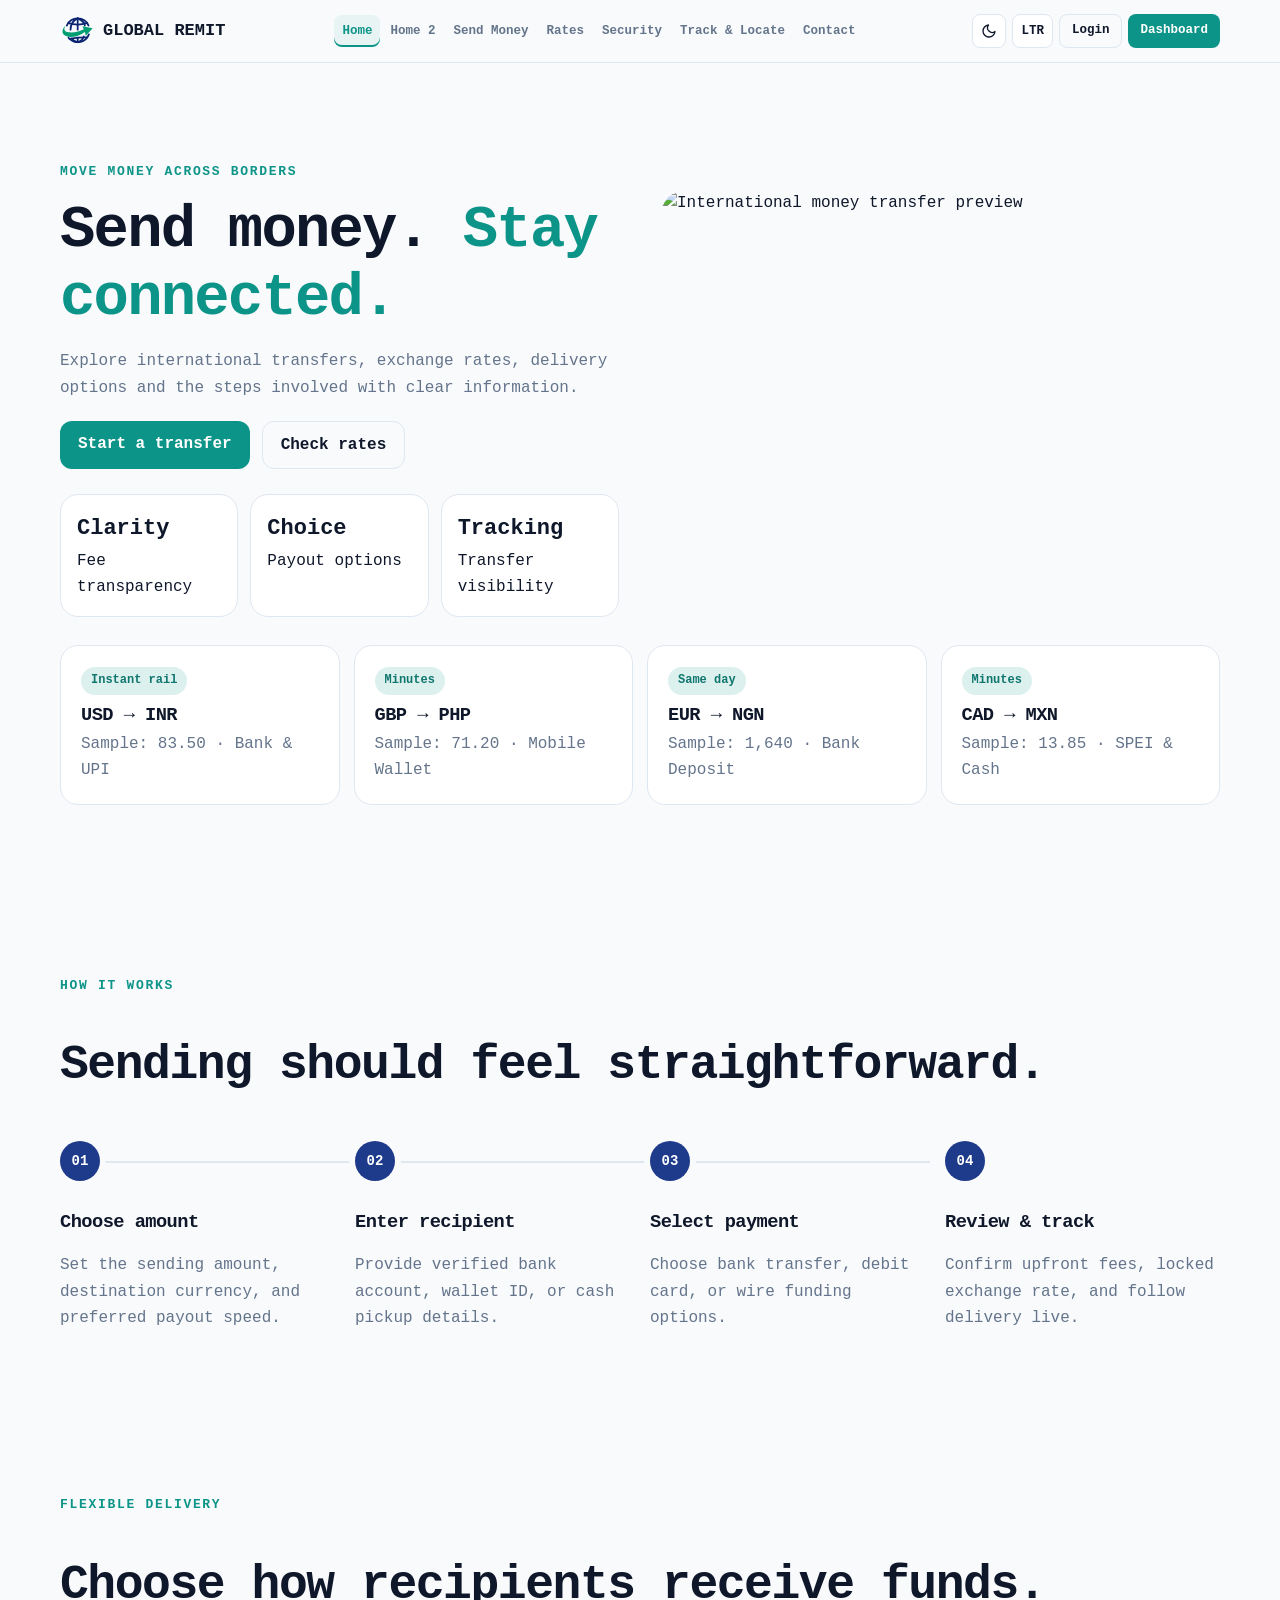
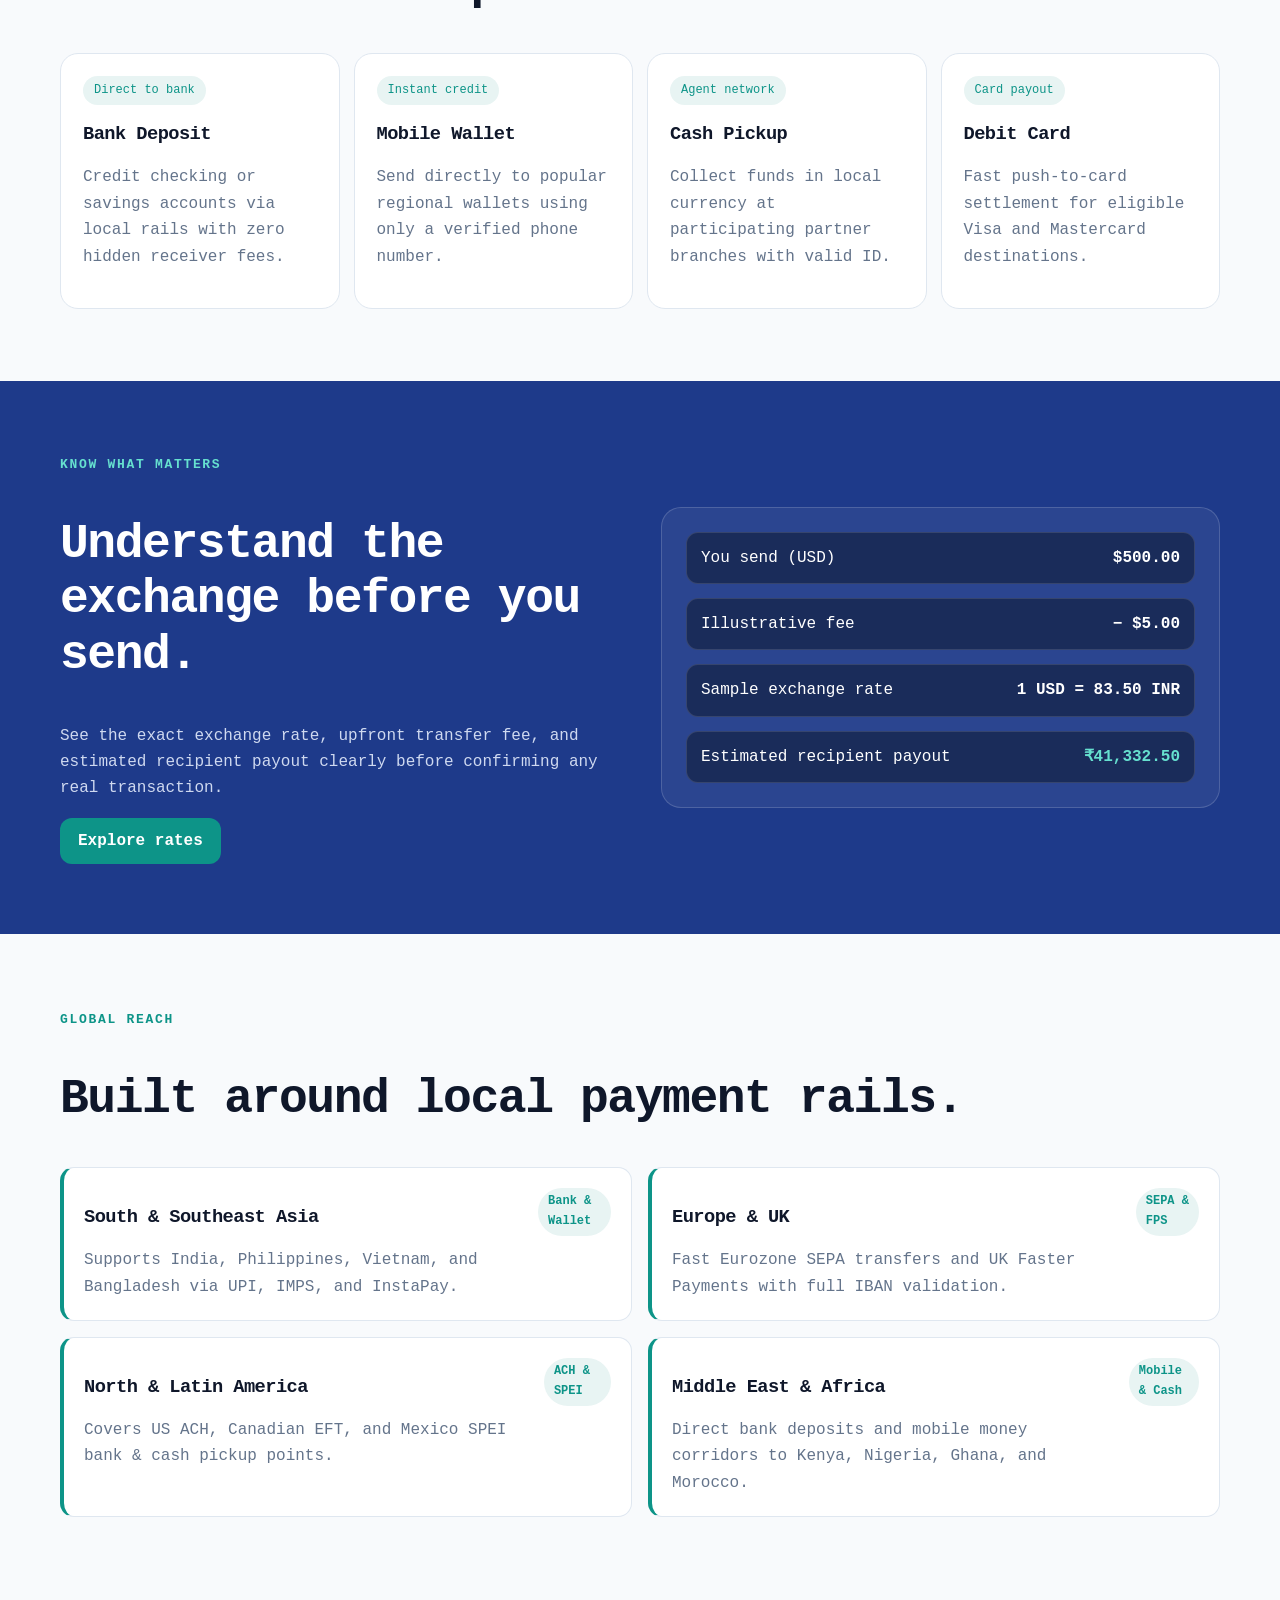
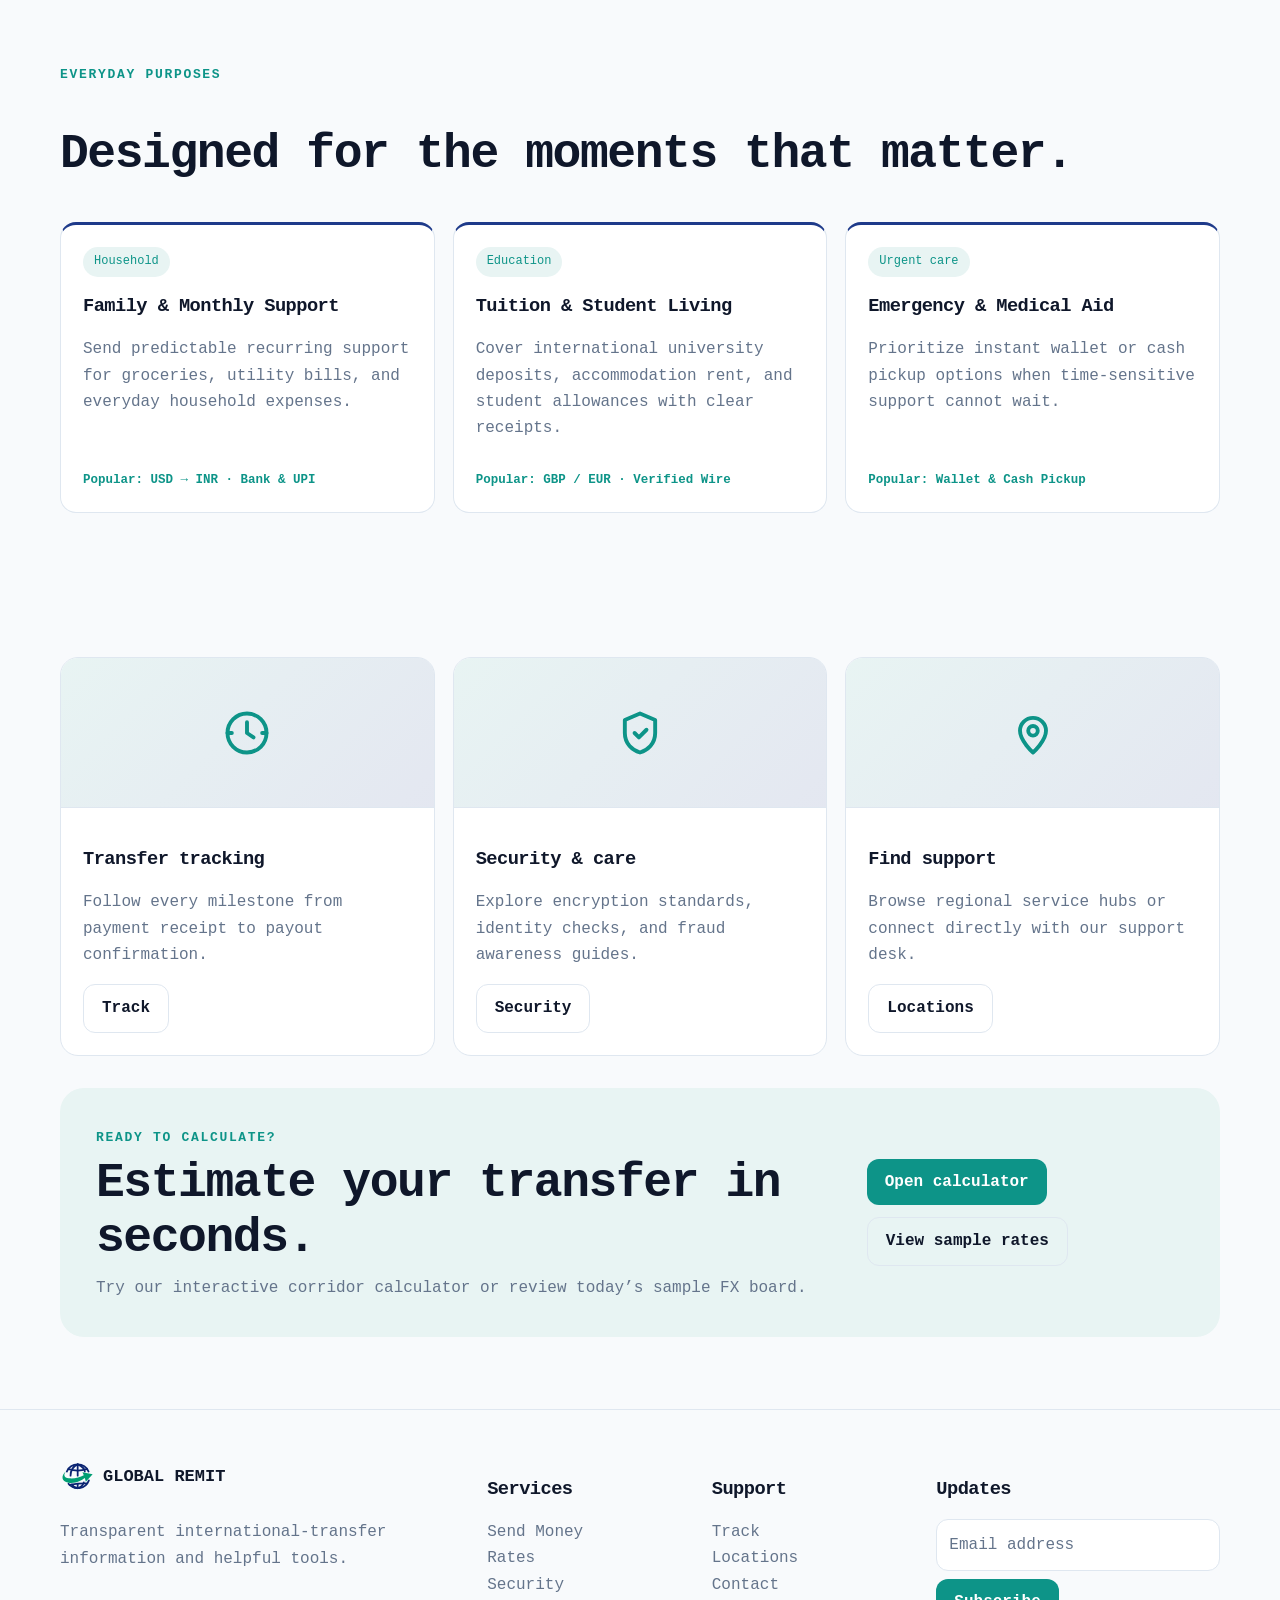
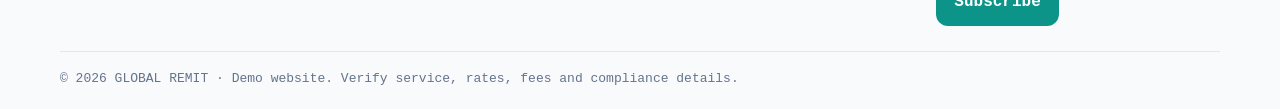
==== index.html @ 85040270 "firstpush" ====
<!doctype html>
<html lang="en">
<head>
  <meta charset="utf-8">
  <meta name="viewport" content="width=device-width, initial-scale=1">
  <title>Home | Global Remit</title>
  <link rel="icon" type="image/svg+xml" href="logo.svg">
  <link rel="stylesheet" href="styles.css">
</head>
<body>
  <header class="header">
    <div class="wrap nav">
      <a class="brand" href="index.html"><svg class="brand-logo" viewBox="0 0 100 100" aria-hidden="true"><g class="logo-globe"><path d="M 20 34 A 35 35 0 0 1 84 34"/><path d="M 52 13 V 46"/><path d="M 52 13 C 35 21 31 34 31 46"/><path d="M 52 13 C 69 21 73 30 73 34"/><path d="M 25 27 Q 52 35 79 27"/><path d="M 25 70 A 35 35 0 0 0 85 60"/><path d="M 52 71 V 83"/><path d="M 35 72 C 38 78 44 82 52 83"/><path d="M 70 66 C 67 75 61 80 52 83"/><path d="M 28 73 Q 52 69 78 69"/></g><path class="logo-arrow" d="M 17 34 C 3 45 3 64 25 67 C 46 70 63 60 73 53 L 76 64 L 96 42 L 66 36 L 70 45 C 58 51 42 56 26 54 C 11 52 10 43 17 34 Z"/></svg>GLOBAL REMIT</a>
      <nav class="links" aria-label="Primary navigation">
        <a class="active" aria-current="page" href="index.html">Home</a>
        <a href="home2.html">Home 2</a>
        <a href="send-money.html">Send Money</a>
        <a href="rates.html">Rates</a>
        <a href="security.html">Security</a>
        <a href="locations.html">Track &amp; Locate</a>
        <a href="contact.html">Contact</a>
      </nav>
      <div class="tools">
        <button class="ctrl" type="button" data-theme aria-label="Switch to dark theme" title="Switch to dark theme"><svg viewBox="0 0 24 24" fill="none" stroke="currentColor" stroke-width="2" stroke-linecap="round" stroke-linejoin="round" aria-hidden="true"><path d="M21 12.79A9 9 0 1 1 11.21 3 7 7 0 0 0 21 12.79z"/></svg></button>
        <button class="ctrl" type="button" data-dir aria-label="Toggle text direction">LTR</button>
        <a class="btn alt" href="login.html">Login</a>
        <a class="btn" href="dashboard.html">Dashboard</a>
        <button class="ctrl mobile-toggle" type="button" aria-expanded="false" aria-label="Toggle navigation menu">Menu</button>
      </div>
    </div>
    <nav class="mobile" aria-label="Mobile navigation">
      <a class="active" aria-current="page" href="index.html">Home</a>
      <a href="home2.html">Home 2</a>
      <a href="send-money.html">Send Money</a>
      <a href="rates.html">Rates</a>
      <a href="security.html">Security</a>
      <a href="locations.html">Track &amp; Locate</a>
      <a href="contact.html">Contact</a>
    </nav>
  </header>

  <main>
    <section class="hero">
      <div class="wrap">
        <div class="hero-grid">
          <div>
            <span class="eyebrow">Move money across borders</span>
            <h1>Send money. <span style="color:var(--teal)">Stay connected.</span></h1>
            <p>Explore international transfers, exchange rates, delivery options and the steps involved with clear information.</p>
            <div class="actions">
              <a class="btn" href="send-money.html">Start a transfer</a>
              <a class="btn alt" href="rates.html">Check rates</a>
            </div>
            <div class="stats">
              <div class="stat">
                <b>Clarity</b>
                <span>Fee transparency</span>
              </div>
              <div class="stat">
                <b>Choice</b>
                <span>Payout options</span>
              </div>
              <div class="stat">
                <b>Tracking</b>
                <span>Transfer visibility</span>
              </div>
            </div>
          </div>
          <img src="https://images.unsplash.com/photo-1526304640581-d334cdbbf45e?auto=format&fit=crop&w=1200&q=85" alt="International money transfer preview">
        </div>
        <div class="steps" style="margin-top:28px" aria-label="Popular transfer corridors">
          <div class="step">
            <span class="badge up">Instant rail</span>
            <h3 class="mono" style="margin:10px 0 4px">USD → INR</h3>
            <p style="margin:0">Sample: 83.50 · Bank &amp; UPI</p>
          </div>
          <div class="step">
            <span class="badge up">Minutes</span>
            <h3 class="mono" style="margin:10px 0 4px">GBP → PHP</h3>
            <p style="margin:0">Sample: 71.20 · Mobile Wallet</p>
          </div>
          <div class="step">
            <span class="badge up">Same day</span>
            <h3 class="mono" style="margin:10px 0 4px">EUR → NGN</h3>
            <p style="margin:0">Sample: 1,640 · Bank Deposit</p>
          </div>
          <div class="step">
            <span class="badge up">Minutes</span>
            <h3 class="mono" style="margin:10px 0 4px">CAD → MXN</h3>
            <p style="margin:0">Sample: 13.85 · SPEI &amp; Cash</p>
          </div>
        </div>
      </div>
    </section>

    <section class="section">
      <div class="wrap">
        <span class="eyebrow">How it works</span>
        <h2>Sending should feel straightforward.</h2>
        <div class="timeline">
          <div class="timeline-item">
            <span class="timeline-num">01</span>
            <h3>Choose amount</h3>
            <p>Set the sending amount, destination currency, and preferred payout speed.</p>
          </div>
          <div class="timeline-item">
            <span class="timeline-num">02</span>
            <h3>Enter recipient</h3>
            <p>Provide verified bank account, wallet ID, or cash pickup details.</p>
          </div>
          <div class="timeline-item">
            <span class="timeline-num">03</span>
            <h3>Select payment</h3>
            <p>Choose bank transfer, debit card, or wire funding options.</p>
          </div>
          <div class="timeline-item">
            <span class="timeline-num">04</span>
            <h3>Review &amp; track</h3>
            <p>Confirm upfront fees, locked exchange rate, and follow delivery live.</p>
          </div>
        </div>
      </div>
    </section>

    <section class="section">
      <div class="wrap">
        <span class="eyebrow">Flexible delivery</span>
        <h2>Choose how recipients receive funds.</h2>
        <div class="steps">
          <div class="panel">
            <span class="tag">Direct to bank</span>
            <h3>Bank Deposit</h3>
            <p>Credit checking or savings accounts via local rails with zero hidden receiver fees.</p>
          </div>
          <div class="panel">
            <span class="tag">Instant credit</span>
            <h3>Mobile Wallet</h3>
            <p>Send directly to popular regional wallets using only a verified phone number.</p>
          </div>
          <div class="panel">
            <span class="tag">Agent network</span>
            <h3>Cash Pickup</h3>
            <p>Collect funds in local currency at participating partner branches with valid ID.</p>
          </div>
          <div class="panel">
            <span class="tag">Card payout</span>
            <h3>Debit Card</h3>
            <p>Fast push-to-card settlement for eligible Visa and Mastercard destinations.</p>
          </div>
        </div>
      </div>
    </section>

    <section class="band">
      <div class="wrap split">
        <div>
          <span class="eyebrow">Know what matters</span>
          <h2>Understand the exchange before you send.</h2>
          <p>See the exact exchange rate, upfront transfer fee, and estimated recipient payout clearly before confirming any real transaction.</p>
          <a class="btn" href="rates.html">Explore rates</a>
        </div>
        <div class="bento" aria-label="Sample transparent breakdown">
          <div class="bento-row">
            <span>You send (USD)</span>
            <strong class="mono">$500.00</strong>
          </div>
          <div class="bento-row">
            <span>Illustrative fee</span>
            <strong class="mono">− $5.00</strong>
          </div>
          <div class="bento-row">
            <span>Sample exchange rate</span>
            <strong class="mono">1 USD = 83.50 INR</strong>
          </div>
          <div class="bento-row">
            <span>Estimated recipient payout</span>
            <strong class="mono" style="color:#66E0CF">₹41,332.50</strong>
          </div>
        </div>
      </div>
    </section>

    <section class="section">
      <div class="wrap">
        <span class="eyebrow">Global reach</span>
        <h2>Built around local payment rails.</h2>
        <div class="rail-grid">
          <div class="rail-card">
            <div>
              <h3>South &amp; Southeast Asia</h3>
              <p style="margin:6px 0 0">Supports India, Philippines, Vietnam, and Bangladesh via UPI, IMPS, and InstaPay.</p>
            </div>
            <span class="badge info">Bank &amp; Wallet</span>
          </div>
          <div class="rail-card">
            <div>
              <h3>Europe &amp; UK</h3>
              <p style="margin:6px 0 0">Fast Eurozone SEPA transfers and UK Faster Payments with full IBAN validation.</p>
            </div>
            <span class="badge info">SEPA &amp; FPS</span>
          </div>
          <div class="rail-card">
            <div>
              <h3>North &amp; Latin America</h3>
              <p style="margin:6px 0 0">Covers US ACH, Canadian EFT, and Mexico SPEI bank &amp; cash pickup points.</p>
            </div>
            <span class="badge info">ACH &amp; SPEI</span>
          </div>
          <div class="rail-card">
            <div>
              <h3>Middle East &amp; Africa</h3>
              <p style="margin:6px 0 0">Direct bank deposits and mobile money corridors to Kenya, Nigeria, Ghana, and Morocco.</p>
            </div>
            <span class="badge info">Mobile &amp; Cash</span>
          </div>
        </div>
      </div>
    </section>

    <section class="section">
      <div class="wrap">
        <span class="eyebrow">Everyday purposes</span>
        <h2>Designed for the moments that matter.</h2>
        <div class="grid">
          <div class="story">
            <div>
              <span class="tag">Household</span>
              <h3>Family &amp; Monthly Support</h3>
              <p>Send predictable recurring support for groceries, utility bills, and everyday household expenses.</p>
            </div>
            <span class="mono" style="font-size:12.5px;color:var(--teal);font-weight:700">Popular: USD → INR · Bank &amp; UPI</span>
          </div>
          <div class="story">
            <div>
              <span class="tag">Education</span>
              <h3>Tuition &amp; Student Living</h3>
              <p>Cover international university deposits, accommodation rent, and student allowances with clear receipts.</p>
            </div>
            <span class="mono" style="font-size:12.5px;color:var(--teal);font-weight:700">Popular: GBP / EUR · Verified Wire</span>
          </div>
          <div class="story">
            <div>
              <span class="tag">Urgent care</span>
              <h3>Emergency &amp; Medical Aid</h3>
              <p>Prioritize instant wallet or cash pickup options when time-sensitive support cannot wait.</p>
            </div>
            <span class="mono" style="font-size:12.5px;color:var(--teal);font-weight:700">Popular: Wallet &amp; Cash Pickup</span>
          </div>
        </div>
      </div>
    </section>

    <section class="section">
      <div class="wrap">
        <div class="grid">
          <article class="card">
            <div class="card-art" aria-hidden="true">
              <svg viewBox="0 0 24 24" fill="none" stroke="currentColor" stroke-width="1.8" stroke-linecap="round" stroke-linejoin="round"><circle cx="12" cy="12" r="9"/><path d="M12 7v5l3 2"/><path d="M3 12h2M19 12h2"/></svg>
            </div>
            <div class="pad">
              <h3>Transfer tracking</h3>
              <p>Follow every milestone from payment receipt to payout confirmation.</p>
              <a class="btn alt" href="locations.html#track">Track</a>
            </div>
          </article>
          <article class="card">
            <div class="card-art" aria-hidden="true">
              <svg viewBox="0 0 24 24" fill="none" stroke="currentColor" stroke-width="1.8" stroke-linecap="round" stroke-linejoin="round"><path d="M12 3l7 3v6c0 5-3.5 8-7 9-3.5-1-7-4-7-9V6l7-3z"/><path d="M9.5 12l2 2 3.5-3.5"/></svg>
            </div>
            <div class="pad">
              <h3>Security &amp; care</h3>
              <p>Explore encryption standards, identity checks, and fraud awareness guides.</p>
              <a class="btn alt" href="security.html">Security</a>
            </div>
          </article>
          <article class="card">
            <div class="card-art" aria-hidden="true">
              <svg viewBox="0 0 24 24" fill="none" stroke="currentColor" stroke-width="1.8" stroke-linecap="round" stroke-linejoin="round"><path d="M12 21s-6-5.3-6-10a6 6 0 1 1 12 0c0 4.7-6 10-6 10z"/><circle cx="12" cy="11" r="2.2"/></svg>
            </div>
            <div class="pad">
              <h3>Find support</h3>
              <p>Browse regional service hubs or connect directly with our support desk.</p>
              <a class="btn alt" href="locations.html#locations">Locations</a>
            </div>
          </article>
        </div>
        <div class="cta" style="margin-top:32px">
          <div>
            <span class="eyebrow">Ready to calculate?</span>
            <h2 style="margin:6px 0 8px">Estimate your transfer in seconds.</h2>
            <p style="margin:0">Try our interactive corridor calculator or review today’s sample FX board.</p>
          </div>
          <div class="actions" style="margin-top:0">
            <a class="btn" href="send-money.html">Open calculator</a>
            <a class="btn alt" href="rates.html">View sample rates</a>
          </div>
        </div>
      </div>
    </section>
  </main>

  <footer class="footer">
    <div class="wrap footgrid">
      <div>
        <a class="brand" href="index.html"><svg class="brand-logo" viewBox="0 0 100 100" aria-hidden="true"><g class="logo-globe"><path d="M 20 34 A 35 35 0 0 1 84 34"/><path d="M 52 13 V 46"/><path d="M 52 13 C 35 21 31 34 31 46"/><path d="M 52 13 C 69 21 73 30 73 34"/><path d="M 25 27 Q 52 35 79 27"/><path d="M 25 70 A 35 35 0 0 0 85 60"/><path d="M 52 71 V 83"/><path d="M 35 72 C 38 78 44 82 52 83"/><path d="M 70 66 C 67 75 61 80 52 83"/><path d="M 28 73 Q 52 69 78 69"/></g><path class="logo-arrow" d="M 17 34 C 3 45 3 64 25 67 C 46 70 63 60 73 53 L 76 64 L 96 42 L 66 36 L 70 45 C 58 51 42 56 26 54 C 11 52 10 43 17 34 Z"/></svg>GLOBAL REMIT</a>
        <p>Transparent international-transfer information and helpful tools.</p>
      </div>
      <div>
        <h3>Services</h3>
        <p>
          <a href="send-money.html">Send Money</a><br>
          <a href="rates.html">Rates</a><br>
          <a href="security.html">Security</a>
        </p>
      </div>
      <div>
        <h3>Support</h3>
        <p>
          <a href="locations.html#track">Track</a><br>
          <a href="locations.html#locations">Locations</a><br>
          <a href="contact.html">Contact</a>
        </p>
      </div>
      <div>
        <h3>Updates</h3>
        <form data-demo data-msg="Demo newsletter form validated.">
          <input type="email" placeholder="Email address" aria-label="Email address" required>
          <button class="btn" type="submit">Subscribe</button>
        </form>
      </div>
    </div>
    <div class="wrap copy">© 2026 GLOBAL REMIT · Demo website. Verify service, rates, fees and compliance details.</div>
  </footer>

  <div class="toast" role="status" aria-live="polite"></div>
  <script src="script.js"></script>
</body>
</html>
---- styles.css ----
:root {
  --navy: #1E3A8A;
  --teal: #0D9488;
  --bg: #F8FAFC;
  --surface: white;
  --ink: #0F172A;
  --muted: #64748B;
  --line: #DFE7F0;
  --soft: #E8F4F3;
  --logo-globe: #0B2472;
  --logo-arrow: #009E73;
  --font: 'American Typewriter', Courier, monospace;
}

[data-theme=dark],
.side {
  --logo-globe: #BFDBFE;
  --logo-arrow: #2DD4BF;
}

[data-theme=dark] {
  --bg: #070E1A;
  --surface: #101B2C;
  --ink: #E8EEF8;
  --muted: #9DAFC4;
  --line: #26364C;
  --soft: #152E3C;
}

* {
  box-sizing: border-box;
}

body {
  margin: 0;
  background: var(--bg);
  color: var(--ink);
  font: 16px/1.65 'American Typewriter', Courier, monospace;
}

button,
input,
select,
textarea,
pre,
code {
  font-family: 'American Typewriter', Courier, monospace;
}

h1, h2, h3 {
  line-height: 1.15;
  letter-spacing: -.03em;
}

h1 {
  font-size: clamp(2.5rem, 6vw, 5rem);
}

h2 {
  font-size: clamp(1.8rem, 4vw, 3rem);
}

p {
  color: var(--muted);
}

a {
  color: inherit;
  text-decoration: none;
}

img {
  display: block;
  max-width: 100%;
}

.wrap {
  width: min(1160px, calc(100% - 38px));
  margin: auto;
}

.header {
  position: sticky;
  top: 0;
  background: var(--bg);
  z-index: 9;
  border-bottom: 1px solid var(--line);
}

.nav {
  height: 62px;
  display: flex;
  align-items: center;
  gap: 10px;
}

.brand {
  font-size: 17px;
  font-weight: 800;
  display: inline-flex;
  align-items: center;
  gap: 9px;
  white-space: nowrap;
  background: transparent;
}

.brand-logo {
  width: 34px;
  height: 34px;
  flex-shrink: 0;
  display: block;
  background: transparent;
}

.brand-logo .logo-globe {
  fill: none;
  stroke: var(--logo-globe);
  stroke-width: 5.2;
  stroke-linecap: round;
  stroke-linejoin: round;
}

.brand-logo .logo-arrow {
  fill: var(--logo-arrow);
}

.footer .brand {
  color: var(--ink);
}

.side .brand {
  color: #FFFFFF;
}

.mark {
  display: inline-grid;
  place-items: center;
  background: var(--navy);
  color: white;
  width: 30px;
  height: 30px;
  border-radius: 9px;
  font-size: 14px;
  margin-inline-end: 7px;
}

.links {
  display: flex;
  align-items: center;
  gap: 2px;
  margin: auto;
  font-size: 12.5px;
  font-weight: 600;
  white-space: nowrap;
}

.links a {
  padding: 6px 8px;
  border-radius: 8px;
  color: var(--muted);
  transition: color .15s, background-color .15s;
}

.mobile a {
  padding: 8px 12px;
  border-radius: 8px;
  font-size: 13.5px;
  font-weight: 600;
  color: var(--muted);
  transition: color .15s, background-color .15s;
}

.links a:hover,
.mobile a:hover {
  color: var(--ink);
  background: var(--soft);
}

.links a.active,
.links a[aria-current="page"] {
  color: var(--teal);
  background: var(--soft);
  font-weight: 700;
  box-shadow: inset 0 -2px 0 var(--teal);
}

.mobile a.active,
.mobile a[aria-current="page"] {
  color: var(--teal);
  background: var(--soft);
  font-weight: 700;
  border-inline-start: 3px solid var(--teal);
}

[data-theme=dark] .links a.active,
[data-theme=dark] .links a[aria-current="page"] {
  color: #2DD4BF;
  box-shadow: inset 0 -2px 0 #2DD4BF;
}

[data-theme=dark] .mobile a.active,
[data-theme=dark] .mobile a[aria-current="page"] {
  color: #2DD4BF;
  border-inline-start-color: #2DD4BF;
}

.tools {
  display: flex;
  gap: 6px;
  align-items: center;
}

.tools .btn {
  height: 34px;
  padding: 0 12px;
  border-radius: 8px;
  display: inline-flex;
  align-items: center;
  font-size: 12.5px;
  font-weight: 600;
  white-space: nowrap;
}

.ctrl {
  height: 34px;
  min-width: 34px;
  padding: 0 8px;
  border: 1px solid var(--line);
  border-radius: 8px;
  background: var(--surface);
  color: var(--ink);
  cursor: pointer;
  font: inherit;
  font-size: 12.5px;
  font-weight: 600;
  display: inline-flex;
  align-items: center;
  justify-content: center;
}

.ctrl svg {
  width: 16px;
  height: 16px;
  display: block;
}

.btn {
  display: inline-block;
  background: var(--teal);
  color: white;
  border: 0;
  border-radius: 12px;
  padding: 12px 18px;
  cursor: pointer;
  font: inherit;
  font-weight: 700;
  line-height: 1.4;
}

.btn.alt {
  background: transparent;
  border: 1px solid var(--line);
  color: var(--ink);
}

.actions {
  display: flex;
  gap: 12px;
  flex-wrap: wrap;
  margin-top: 20px;
}

.mobile-toggle,
.mobile {
  display: none;
}

.hero {
  min-height: calc(100vh - 63px);
  min-height: calc(100svh - 63px);
  padding: 40px 0;
  display: flex;
  align-items: center;
}

.hero > .wrap {
  width: min(1160px, calc(100% - 38px));
  margin-inline: auto;
}

.hero h1 {
  font-size: clamp(2.25rem, 4.6vw, 3.85rem);
  margin: 12px 0 14px;
}

.section {
  padding: 72px 0;
}

.split,
.hero-grid {
  display: grid;
  grid-template-columns: 1fr 1fr;
  gap: 42px;
  align-items: center;
}

.visual {
  width: 100%;
  height: 430px;
  object-fit: cover;
  border-radius: 25px;
}

.hero img {
  width: 100%;
  height: clamp(290px, 44vh, 420px);
  object-fit: cover;
  border-radius: 25px;
}

.eyebrow {
  color: var(--teal);
  font-size: 13px;
  font-weight: 800;
  letter-spacing: .13em;
  text-transform: uppercase;
}

.grid {
  display: grid;
  grid-template-columns: repeat(3, 1fr);
  gap: 18px;
}

.card,
.panel,
.step,
.stat {
  border: 1px solid var(--line);
  background: var(--surface);
  border-radius: 18px;
  overflow: hidden;
}

.card img {
  height: 200px;
  width: 100%;
  object-fit: cover;
}

.pad,
.panel {
  padding: 22px;
}

.steps {
  display: grid;
  grid-template-columns: repeat(4, 1fr);
  gap: 14px;
}

.step {
  padding: 20px;
}

.tag {
  display: inline-block;
  background: var(--soft);
  color: var(--teal);
  border-radius: 999px;
  padding: 5px 11px;
  font-size: 12px;
}

.stats {
  display: grid;
  grid-template-columns: repeat(3, 1fr);
  gap: 12px;
  margin-top: 25px;
}

.stat {
  padding: 16px;
}

.stat b {
  display: block;
  font-size: 22px;
}

.band {
  background: var(--navy);
  color: white;
  padding: 70px 0;
}

.band p {
  color: #CFD9F0;
}

.band .eyebrow {
  color: #66E0CF;
}

.cta {
  padding: 36px;
  border-radius: 24px;
  background: var(--soft);
  display: flex;
  justify-content: space-between;
  align-items: center;
  gap: 20px;
}

.field {
  display: grid;
  gap: 6px;
  margin: 14px 0;
}

.field input,
.field select,
.field textarea {
  padding: 12px;
  border: 1px solid var(--line);
  border-radius: 10px;
  background: var(--bg);
  color: var(--ink);
  width: 100%;
  font: inherit;
}

.field textarea {
  min-height: 110px;
  resize: vertical;
}

.mono {
  font-family: 'American Typewriter', Courier, monospace;
}

.grid-2 {
  display: grid;
  grid-template-columns: repeat(2, 1fr);
  gap: 18px;
}

.chips {
  display: flex;
  flex-wrap: wrap;
  gap: 8px;
  margin: 14px 0 18px;
}

.chip {
  padding: 7px 14px;
  border-radius: 999px;
  border: 1px solid var(--line);
  background: var(--surface);
  color: var(--ink);
  cursor: pointer;
  font: inherit;
  font-size: 13px;
  font-weight: 600;
  transition: background-color .15s, border-color .15s, color .15s;
}

.chip:hover {
  border-color: var(--teal);
}

.chip.active {
  background: var(--teal);
  border-color: var(--teal);
  color: white;
}

.badge {
  display: inline-block;
  padding: 4px 10px;
  border-radius: 999px;
  font-size: 12px;
  font-weight: 700;
  background: var(--soft);
  color: var(--teal);
}

.badge.up {
  background: rgba(13, 148, 136, .14);
  color: #0F766E;
}

.badge.down {
  background: rgba(217, 119, 6, .14);
  color: #B45309;
}

[data-theme=dark] .badge.up {
  color: #5EEAD4;
}

[data-theme=dark] .badge.down {
  color: #FBBF24;
}

.bento {
  background: var(--surface);
  color: var(--ink);
  border: 1px solid var(--line);
  border-radius: 20px;
  padding: 24px;
  display: grid;
  gap: 14px;
}

.band .bento,
.hero[style*="#0C1931"] .bento {
  background: rgba(255, 255, 255, .06);
  border-color: rgba(255, 255, 255, .16);
  color: white;
}

.band .bento p,
.hero[style*="#0C1931"] .bento p {
  color: #CFD9F0;
}

.bento-row {
  display: flex;
  justify-content: space-between;
  align-items: center;
  gap: 12px;
  padding: 12px 14px;
  border-radius: 12px;
  background: var(--bg);
  border: 1px solid var(--line);
}

.band .bento-row,
.hero[style*="#0C1931"] .bento-row {
  background: rgba(7, 14, 26, .45);
  border-color: rgba(255, 255, 255, .12);
}

.faq {
  display: grid;
  gap: 12px;
}

.faq details {
  border: 1px solid var(--line);
  background: var(--surface);
  border-radius: 14px;
  padding: 16px 20px;
}

.faq summary {
  font-weight: 700;
  cursor: pointer;
  list-style: none;
  display: flex;
  justify-content: space-between;
  align-items: center;
  gap: 12px;
}

.faq summary::after {
  content: '+';
  color: var(--teal);
  font-size: 18px;
  font-weight: 800;
}

.faq details[open] summary::after {
  content: '−';
}

.faq details p {
  margin: 10px 0 0;
}

.step.current {
  border-color: var(--teal);
  background: var(--soft);
  box-shadow: 0 0 0 1px var(--teal);
}

[data-theme=dark] .step.current {
  border-color: #2DD4BF;
  box-shadow: 0 0 0 1px #2DD4BF;
}

.table-wrap {
  overflow-x: auto;
}

.list {
  padding-inline-start: 18px;
  margin: 12px 0 0;
  display: grid;
  gap: 8px;
  color: var(--muted);
}

.band .list {
  color: #CFD9F0;
}

.timeline {
  display: grid;
  grid-template-columns: repeat(4, 1fr);
  gap: 20px;
  position: relative;
  margin-top: 22px;
}

.timeline::before {
  content: "";
  position: absolute;
  top: 28px;
  inset-inline: 20px 25%;
  height: 2px;
  background: var(--line);
}

.timeline-item {
  position: relative;
  padding-top: 8px;
}

.timeline-num {
  width: 40px;
  height: 40px;
  border-radius: 999px;
  background: var(--navy);
  color: white;
  font-weight: 800;
  font-size: 14px;
  display: inline-grid;
  place-items: center;
  margin-bottom: 12px;
  box-shadow: 0 0 0 6px var(--bg);
  position: relative;
  z-index: 1;
}

.rail-grid {
  display: grid;
  grid-template-columns: repeat(2, 1fr);
  gap: 16px;
}

.rail-card {
  background: var(--surface);
  border: 1px solid var(--line);
  border-inline-start: 4px solid var(--teal);
  border-radius: 14px;
  padding: 20px;
  display: flex;
  justify-content: space-between;
  align-items: flex-start;
  gap: 14px;
}

.story {
  background: var(--surface);
  border: 1px solid var(--line);
  border-top: 3px solid var(--navy);
  border-radius: 16px;
  padding: 22px;
  display: flex;
  flex-direction: column;
  justify-content: space-between;
  gap: 12px;
}

[data-theme=dark] .story {
  border-top-color: #3B82F6;
}

.card-art {
  height: 150px;
  display: grid;
  place-items: center;
  background: linear-gradient(135deg, var(--soft), rgba(30, 58, 138, .12));
  color: var(--teal);
  border-bottom: 1px solid var(--line);
}

.card-art svg {
  width: 52px;
  height: 52px;
}

.tier-featured {
  border-color: var(--teal);
  box-shadow: 0 10px 28px rgba(13, 148, 136, .12);
}

.banner-dark {
  margin-top: 28px;
  padding: 28px 32px;
  border-radius: 20px;
  background: #0C1931;
  color: white;
  border: 1px solid #26364C;
  display: flex;
  justify-content: space-between;
  align-items: center;
  gap: 20px;
  flex-wrap: wrap;
}

.banner-dark p {
  color: #CFD9F0;
}

.compare-rows {
  display: grid;
  gap: 12px;
}

.compare-row {
  background: var(--surface);
  border: 1px solid var(--line);
  border-radius: 16px;
  padding: 20px 22px;
  display: grid;
  grid-template-columns: 1.2fr 2fr auto;
  gap: 18px;
  align-items: center;
}

.pipeline {
  display: grid;
  grid-template-columns: repeat(4, 1fr);
  gap: 14px;
}

.pipeline-step {
  background: var(--surface);
  border: 1px solid var(--line);
  border-radius: 16px;
  padding: 20px;
  position: relative;
}

.pipeline-step:not(:last-child)::after {
  content: "→";
  position: absolute;
  top: 20px;
  inset-inline-end: -13px;
  width: 24px;
  height: 24px;
  border-radius: 999px;
  background: var(--soft);
  color: var(--teal);
  display: grid;
  place-items: center;
  font-size: 13px;
  font-weight: 800;
  z-index: 1;
}

.rtl .pipeline-step:not(:last-child)::after {
  content: "←";
}

.check-list {
  display: grid;
  grid-template-columns: repeat(2, 1fr);
  gap: 12px;
  margin-bottom: 24px;
}

.check-item {
  display: flex;
  align-items: flex-start;
  gap: 12px;
  padding: 16px;
  border: 1px solid var(--line);
  border-radius: 14px;
  background: var(--surface);
  cursor: pointer;
}

.check-item input[type="checkbox"] {
  width: 18px;
  height: 18px;
  accent-color: var(--teal);
  margin-top: 3px;
  flex-shrink: 0;
}

.check-item.checked {
  border-color: var(--teal);
  background: var(--soft);
}

.alert-bar {
  padding: 24px 28px;
  border-radius: 18px;
  border: 1px solid rgba(217, 119, 6, .35);
  border-inline-start: 5px solid #D97706;
  background: rgba(217, 119, 6, .08);
  display: flex;
  justify-content: space-between;
  align-items: center;
  gap: 20px;
  flex-wrap: wrap;
}

.hub-card {
  width: 100%;
  text-align: start;
  padding: 18px 20px;
  border: 1px solid var(--line);
  border-radius: 16px;
  background: var(--surface);
  color: var(--ink);
  cursor: pointer;
  font: inherit;
  transition: border-color .15s, background-color .15s;
}

.hub-card:hover,
.hub-card.active {
  border-color: var(--teal);
  background: var(--soft);
}

.visit-bar {
  display: grid;
  grid-template-columns: repeat(3, 1fr);
  border: 1px solid var(--line);
  border-radius: 18px;
  background: var(--surface);
  overflow: hidden;
}

.visit-item {
  padding: 22px;
  border-inline-end: 1px solid var(--line);
}

.visit-item:last-child {
  border-inline-end: 0;
}

.inline-note {
  margin-top: 18px;
  padding: 16px 20px;
  border-radius: 14px;
  border: 1px dashed var(--line);
  display: flex;
  justify-content: space-between;
  align-items: center;
  gap: 14px;
  flex-wrap: wrap;
}

.calc {
  padding: 22px;
  background: var(--soft);
  border-radius: 16px;
  margin-top: 15px;
}

.calc strong {
  font-size: 28px;
  color: var(--teal);
  font-family: 'American Typewriter', Courier, monospace;
}

.footer {
  background: var(--bg);
  color: var(--ink);
  border-top: 1px solid var(--line);
  padding: 50px 0 20px;
}

.footgrid {
  display: grid;
  grid-template-columns: 2fr 1fr 1fr 1.4fr;
  gap: 22px;
}

.footer p,
.footer a {
  color: var(--muted);
}

.footer a:hover {
  color: var(--ink);
}

.footer form {
  display: flex;
  gap: 8px;
  flex-wrap: wrap;
}

.footer input {
  flex: 1 1 160px;
  min-width: 0;
  padding: 12px;
  border: 1px solid var(--line);
  border-radius: 12px;
  background: var(--surface);
  color: var(--ink);
  font: inherit;
}

.footer input::placeholder {
  color: var(--muted);
}

.copy {
  border-top: 1px solid var(--line);
  margin-top: 25px;
  padding-top: 16px;
  color: var(--muted);
  font-size: 13px;
}

.map iframe {
  width: 100%;
  height: 340px;
  border: 0;
  border-radius: 16px;
}

.dashboard {
  display: grid;
  grid-template-columns: 235px 1fr;
  min-height: 100vh;
}

.side {
  background: #0C1931;
  color: white;
  padding: 22px;
}

.side a {
  display: block;
  padding: 12px;
  color: #C8D6EA;
}

.main {
  padding: 28px;
}

.metric {
  padding: 20px;
  border: 1px solid var(--line);
  border-radius: 15px;
  background: var(--surface);
}

.metric strong {
  font-size: 28px;
}

.table {
  width: 100%;
  border-collapse: collapse;
}

.table th,
.table td {
  text-align: start;
  padding: 12px;
  border-bottom: 1px solid var(--line);
}

.auth-topbar {
  width: min(1160px, calc(100% - 38px));
  margin: 0 auto;
  height: 62px;
  display: flex;
  align-items: center;
  justify-content: space-between;
  gap: 12px;
}

.auth-back {
  font-size: 13px;
  font-weight: 700;
  color: var(--muted);
  display: inline-flex;
  align-items: center;
  gap: 6px;
  transition: color .15s;
}

.auth-back:hover {
  color: var(--ink);
}

.auth {
  min-height: calc(100svh - 62px);
  display: grid;
  place-items: center;
  padding: 18px 18px 40px;
}

.authbox {
  width: min(450px, 100%);
  background: var(--surface);
  padding: 32px 28px;
  border: 1px solid var(--line);
  border-radius: 20px;
  box-shadow: 0 14px 36px rgba(15, 23, 42, .06);
}

[data-theme=dark] .authbox {
  box-shadow: 0 14px 36px rgba(0, 0, 0, .35);
}

.auth-head {
  text-align: center;
  margin-bottom: 22px;
}

.auth-head .brand {
  justify-content: center;
}

.authbox h1 {
  font-size: 1.75rem;
  margin: 14px 0 6px;
}

.auth-head p {
  margin: 0;
  font-size: 14px;
}

.auth-row {
  display: flex;
  justify-content: space-between;
  align-items: center;
  gap: 12px;
  flex-wrap: wrap;
  margin: 14px 0 18px;
  font-size: 13px;
}

.auth-check {
  display: flex;
  align-items: flex-start;
  gap: 8px;
  font-size: 13px;
  color: var(--muted);
  cursor: pointer;
}

.auth-check input[type="checkbox"] {
  width: 16px;
  height: 16px;
  accent-color: var(--teal);
  margin-top: 2px;
  flex-shrink: 0;
}

.auth-link {
  color: var(--teal);
  font-weight: 700;
}

.auth-link:hover {
  text-decoration: underline;
}

[data-theme=dark] .auth-link {
  color: #2DD4BF;
}

.auth-divider {
  display: flex;
  align-items: center;
  gap: 12px;
  margin: 20px 0 16px;
  color: var(--muted);
  font-size: 12.5px;
}

.auth-divider::before,
.auth-divider::after {
  content: "";
  flex: 1;
  height: 1px;
  background: var(--line);
}

.social-grid {
  display: grid;
  grid-template-columns: 1fr 1fr;
  gap: 10px;
}

.social-btn {
  height: 42px;
  padding: 0 14px;
  border: 1px solid var(--line);
  border-radius: 12px;
  background: var(--bg);
  color: var(--ink);
  cursor: pointer;
  font: inherit;
  font-size: 13.5px;
  font-weight: 700;
  display: inline-flex;
  align-items: center;
  justify-content: center;
  gap: 8px;
  transition: border-color .15s, background-color .15s;
}

.social-btn:hover {
  border-color: var(--teal);
  background: var(--soft);
}

.social-btn svg {
  width: 18px;
  height: 18px;
  flex-shrink: 0;
}

.auth-foot {
  text-align: center;
  margin: 20px 0 0;
  font-size: 13.5px;
}

@media (max-width: 420px) {
  .social-grid {
    grid-template-columns: 1fr;
  }

  .authbox {
    padding: 26px 20px;
  }
}

.toast {
  display: none;
  position: fixed;
  bottom: 20px;
  inset-inline-end: 20px;
  background: #0C1931;
  color: white;
  padding: 15px 18px;
  border-radius: 12px;
  border: 1px solid #30425B;
  box-shadow: 0 12px 30px rgba(0, 0, 0, .25);
  z-index: 20;
}

.toast.show {
  display: block;
}

.rtl {
  direction: rtl;
}

@media (max-width: 1120px) {
  .links {
    display: none;
  }

  .tools {
    margin-inline-start: auto;
  }

  .mobile-toggle {
    display: inline-flex;
  }

  .mobile.open {
    display: grid;
    padding: 12px;
    border-top: 1px solid var(--line);
    gap: 6px;
  }

  .timeline,
  .pipeline {
    grid-template-columns: repeat(2, 1fr);
  }

  .timeline::before,
  .pipeline-step::after {
    display: none;
  }
}

@media (max-width: 760px) {
  .nav {
    height: auto;
    min-height: 62px;
    padding: 10px 0;
    flex-wrap: wrap;
    gap: 10px;
  }

  .tools {
    flex-wrap: wrap;
  }

  .hero {
    min-height: calc(100svh - 63px);
    padding: 32px 0 44px;
  }

  .section {
    padding: 48px 0;
  }

  .split,
  .hero-grid {
    grid-template-columns: 1fr;
  }

  .hero img {
    height: clamp(220px, 34vh, 300px);
  }

  .visual {
    height: 320px;
  }

  .grid,
  .grid-2,
  .rail-grid,
  .steps,
  .timeline,
  .pipeline,
  .compare-row,
  .check-list,
  .visit-bar {
    grid-template-columns: 1fr;
  }

  .visit-item {
    border-inline-end: 0;
    border-bottom: 1px solid var(--line);
  }

  .visit-item:last-child {
    border-bottom: 0;
  }

  .stats {
    grid-template-columns: 1fr 1fr;
  }

  .cta {
    display: block;
  }

  .footgrid {
    grid-template-columns: 1fr 1fr;
  }

  .dashboard {
    grid-template-columns: 1fr;
  }

  .side nav {
    display: flex;
    overflow: auto;
  }

  .side a {
    white-space: nowrap;
  }

  .main {
    padding: 18px;
  }
}
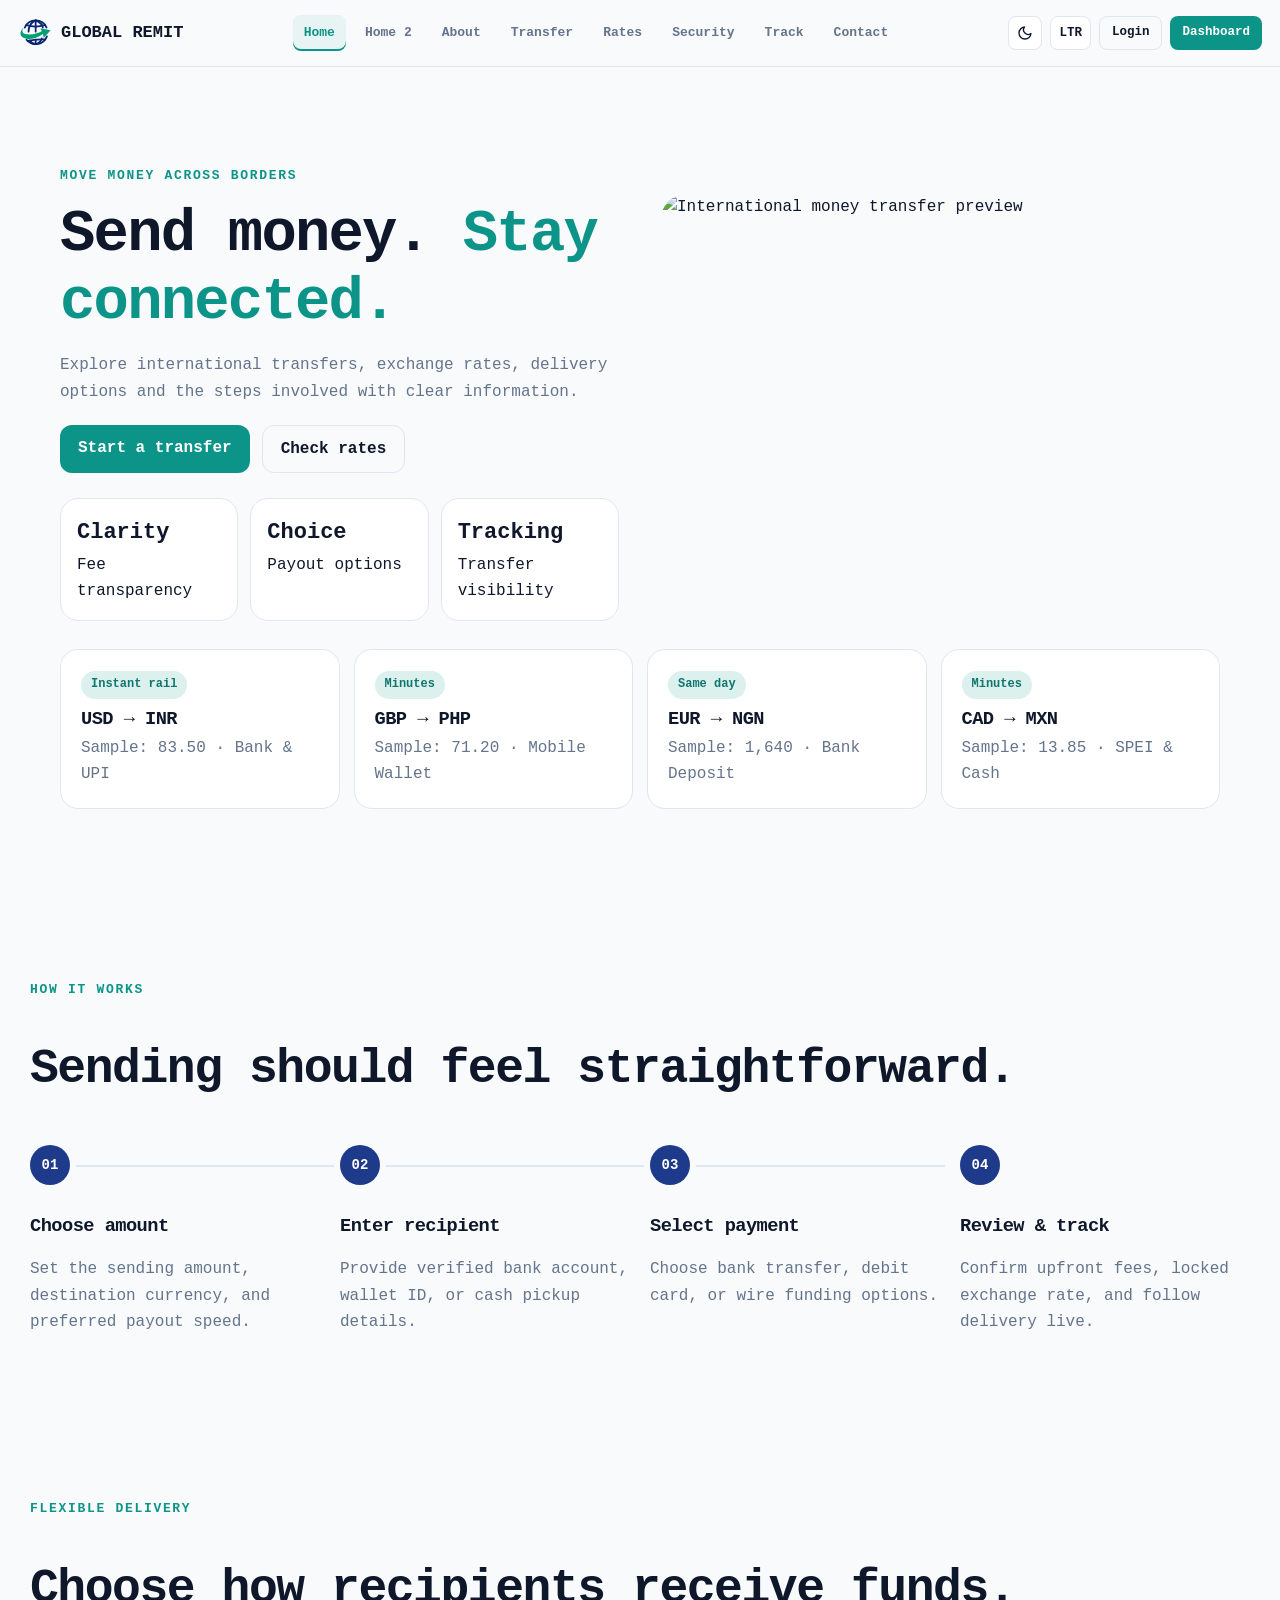
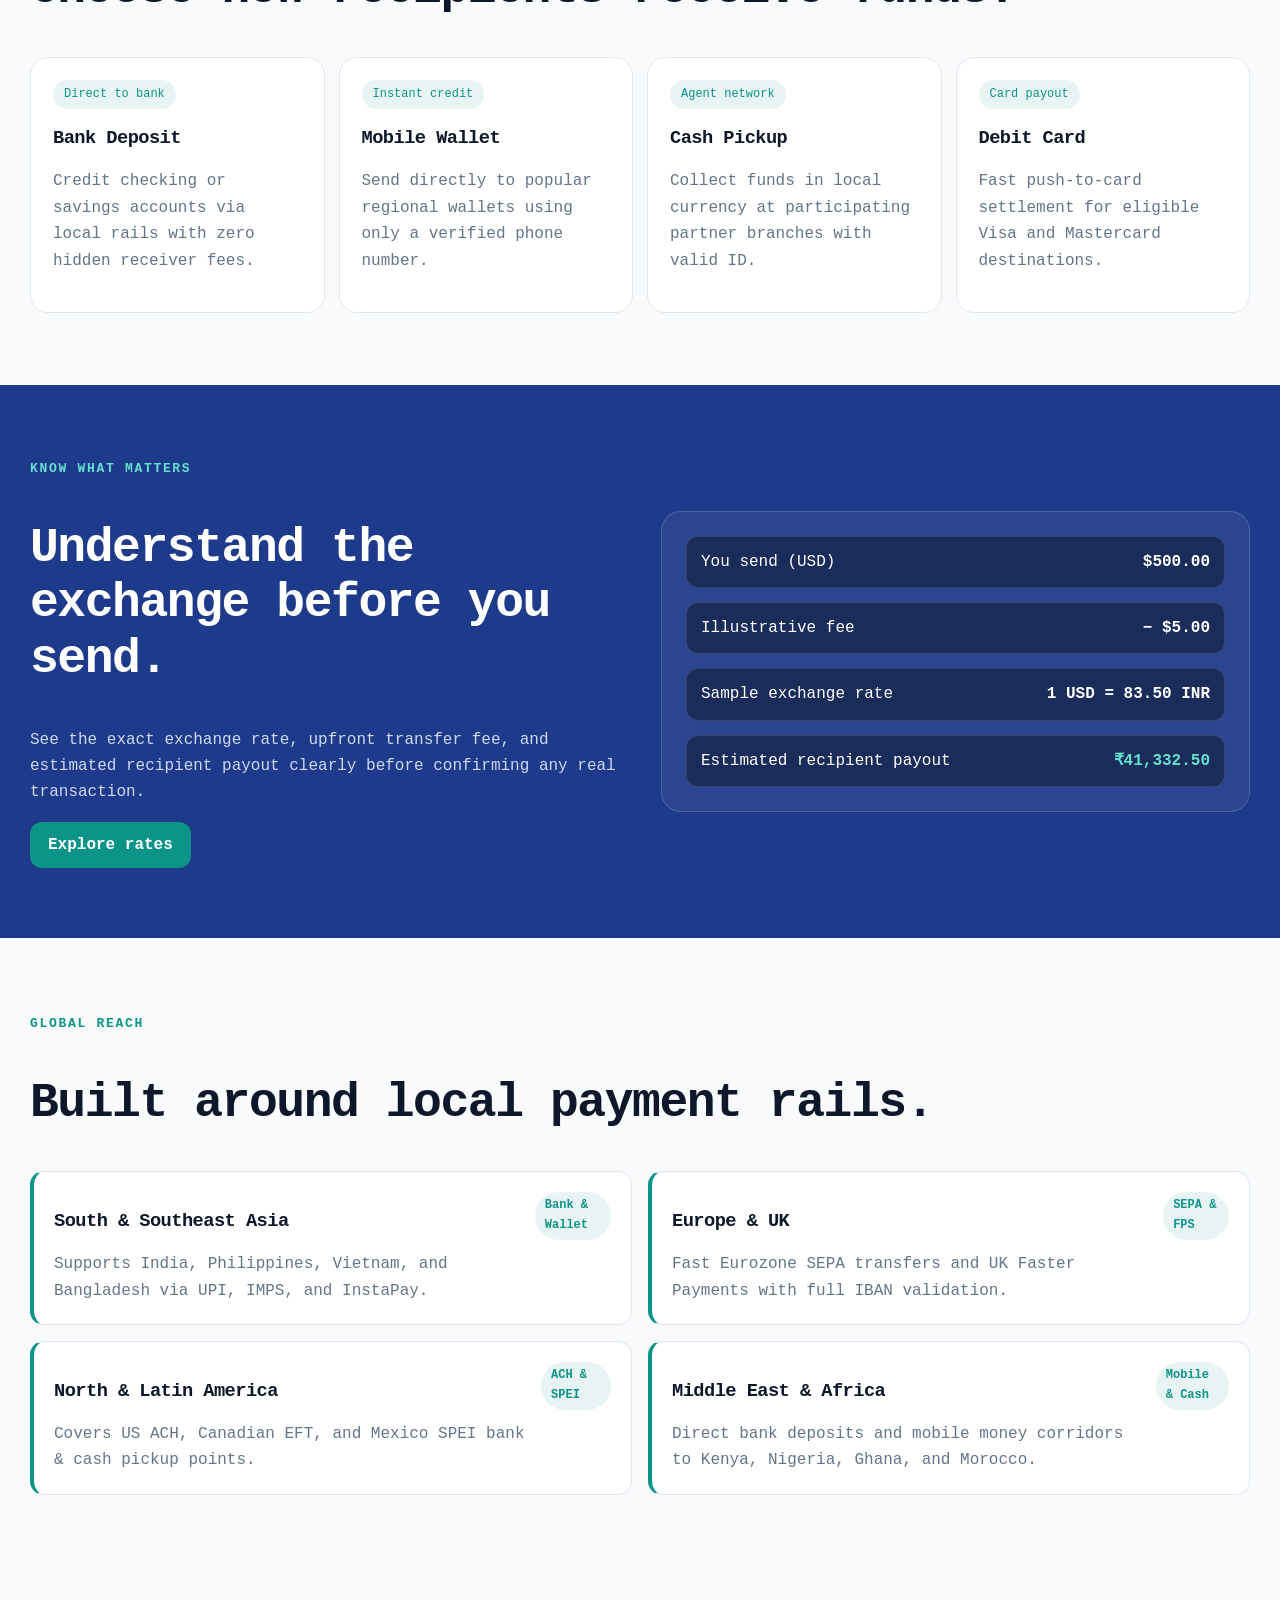
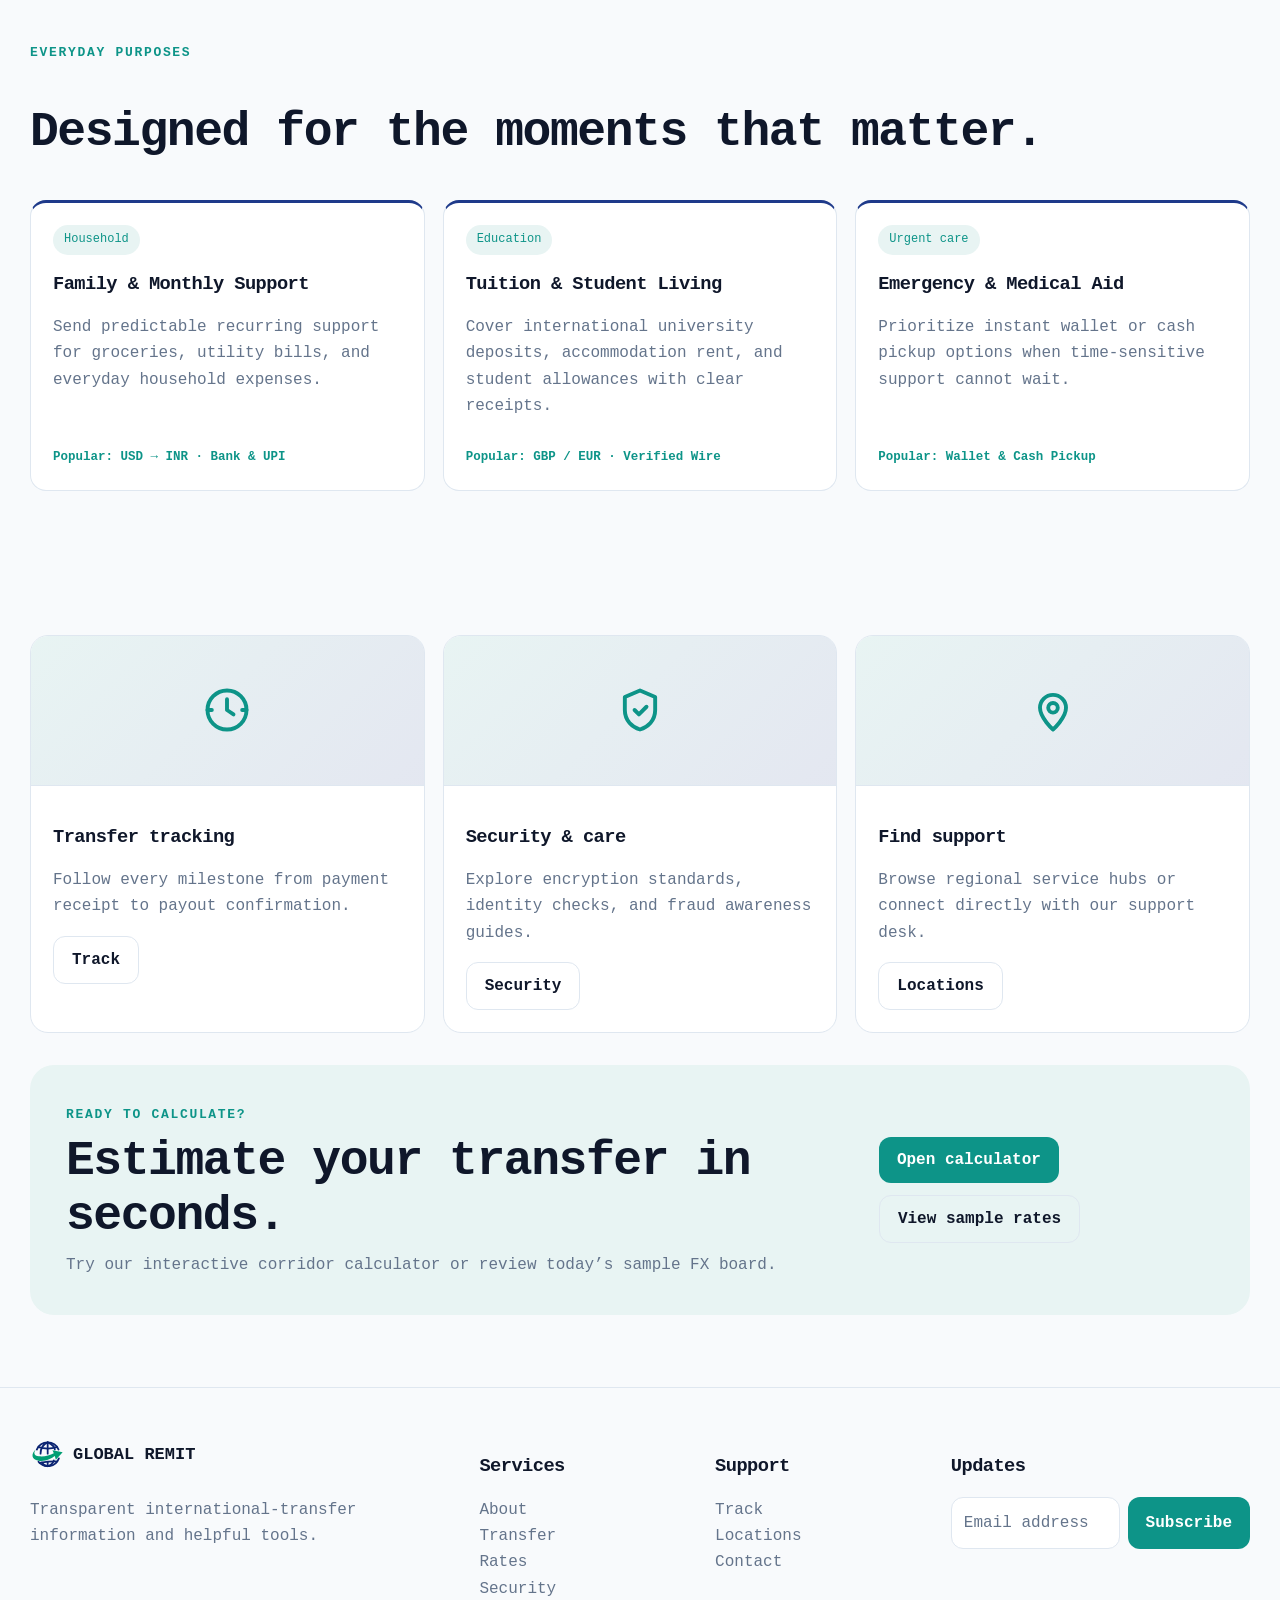
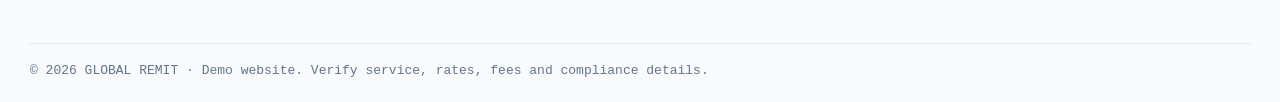
==== commit 59e41249: "secondpush" ====
--- a/index.html
+++ b/index.html
@@ -14,10 +14,11 @@
       <nav class="links" aria-label="Primary navigation">
         <a class="active" aria-current="page" href="index.html">Home</a>
         <a href="home2.html">Home 2</a>
-        <a href="send-money.html">Send Money</a>
+        <a href="about.html">About</a>
+        <a href="send-money.html">Transfer</a>
         <a href="rates.html">Rates</a>
         <a href="security.html">Security</a>
-        <a href="locations.html">Track &amp; Locate</a>
+        <a href="track.html">Track</a>
         <a href="contact.html">Contact</a>
       </nav>
       <div class="tools">
@@ -25,17 +26,28 @@
         <button class="ctrl" type="button" data-dir aria-label="Toggle text direction">LTR</button>
         <a class="btn alt" href="login.html">Login</a>
         <a class="btn" href="dashboard.html">Dashboard</a>
-        <button class="ctrl mobile-toggle" type="button" aria-expanded="false" aria-label="Toggle navigation menu">Menu</button>
+        <button class="ctrl mobile-toggle" type="button" aria-expanded="false" aria-label="Toggle navigation menu"><svg viewBox="0 0 24 24" fill="none" stroke="currentColor" stroke-width="2" stroke-linecap="round" aria-hidden="true"><path d="M4 7h16M4 12h16M4 17h16"/></svg></button>
       </div>
     </div>
     <nav class="mobile" aria-label="Mobile navigation">
       <a class="active" aria-current="page" href="index.html">Home</a>
       <a href="home2.html">Home 2</a>
-      <a href="send-money.html">Send Money</a>
+      <a href="about.html">About</a>
+      <a href="send-money.html">Transfer</a>
       <a href="rates.html">Rates</a>
       <a href="security.html">Security</a>
-      <a href="locations.html">Track &amp; Locate</a>
+      <a href="track.html">Track</a>
       <a href="contact.html">Contact</a>
+      <div class="mobile-tools">
+        <div class="mobile-tools-row">
+          <button class="ctrl" type="button" data-theme aria-label="Switch to dark theme" title="Switch to dark theme"><svg viewBox="0 0 24 24" fill="none" stroke="currentColor" stroke-width="2" stroke-linecap="round" stroke-linejoin="round" aria-hidden="true"><path d="M21 12.79A9 9 0 1 1 11.21 3 7 7 0 0 0 21 12.79z"/></svg></button>
+          <button class="ctrl" type="button" data-dir aria-label="Toggle text direction">LTR</button>
+        </div>
+        <div class="mobile-tools-row">
+          <a class="btn alt" href="login.html">Login</a>
+          <a class="btn" href="dashboard.html">Dashboard</a>
+        </div>
+      </div>
     </nav>
   </header>
 
@@ -260,7 +272,7 @@
             <div class="pad">
               <h3>Transfer tracking</h3>
               <p>Follow every milestone from payment receipt to payout confirmation.</p>
-              <a class="btn alt" href="locations.html#track">Track</a>
+              <a class="btn alt" href="track.html">Track</a>
             </div>
           </article>
           <article class="card">
@@ -280,7 +292,7 @@
             <div class="pad">
               <h3>Find support</h3>
               <p>Browse regional service hubs or connect directly with our support desk.</p>
-              <a class="btn alt" href="locations.html#locations">Locations</a>
+              <a class="btn alt" href="contact.html#locations">Locations</a>
             </div>
           </article>
         </div>
@@ -308,7 +320,8 @@
       <div>
         <h3>Services</h3>
         <p>
-          <a href="send-money.html">Send Money</a><br>
+          <a href="about.html">About</a><br>
+          <a href="send-money.html">Transfer</a><br>
           <a href="rates.html">Rates</a><br>
           <a href="security.html">Security</a>
         </p>
@@ -316,8 +329,8 @@
       <div>
         <h3>Support</h3>
         <p>
-          <a href="locations.html#track">Track</a><br>
-          <a href="locations.html#locations">Locations</a><br>
+          <a href="track.html">Track</a><br>
+          <a href="contact.html#locations">Locations</a><br>
           <a href="contact.html">Contact</a>
         </p>
       </div>
--- a/styles.css
+++ b/styles.css
@@ -75,8 +75,12 @@
 }
 
 .wrap {
-  width: min(1160px, calc(100% - 38px));
+  width: min(1220px, calc(100% - 36px));
   margin: auto;
+}
+
+.header > .wrap {
+  width: min(1260px, calc(100% - 36px));
 }
 
 .header {
@@ -88,10 +92,11 @@
 }
 
 .nav {
-  height: 62px;
-  display: flex;
-  align-items: center;
-  gap: 10px;
+  height: 66px;
+  display: flex;
+  align-items: center;
+  justify-content: space-between;
+  gap: 16px;
 }
 
 .brand {
@@ -147,22 +152,22 @@
 .links {
   display: flex;
   align-items: center;
-  gap: 2px;
-  margin: auto;
-  font-size: 12.5px;
+  gap: 8px;
+  margin: 0 auto;
+  font-size: 13px;
   font-weight: 600;
   white-space: nowrap;
 }
 
 .links a {
-  padding: 6px 8px;
+  padding: 7px 11px;
   border-radius: 8px;
   color: var(--muted);
   transition: color .15s, background-color .15s;
 }
 
 .mobile a {
-  padding: 8px 12px;
+  padding: 9px 12px;
   border-radius: 8px;
   font-size: 13.5px;
   font-weight: 600;
@@ -204,9 +209,51 @@
   border-inline-start-color: #2DD4BF;
 }
 
+.mobile-tools {
+  margin-top: 8px;
+  padding-top: 12px;
+  border-top: 1px solid var(--line);
+  display: grid;
+  gap: 8px;
+}
+
+.mobile-tools-row {
+  display: grid;
+  grid-template-columns: 1fr 1fr;
+  gap: 8px;
+}
+
+.mobile-tools .ctrl,
+.mobile .mobile-tools .btn {
+  width: 100%;
+  height: 38px;
+  padding: 0 12px;
+  display: inline-flex;
+  align-items: center;
+  justify-content: center;
+  font-size: 13px;
+  font-weight: 700;
+  border-radius: 9px;
+}
+
+.mobile .mobile-tools .btn {
+  background: var(--teal);
+  color: white;
+}
+
+.mobile .mobile-tools .btn.alt {
+  background: transparent;
+  border: 1px solid var(--line);
+  color: var(--ink);
+}
+
+.mobile .mobile-tools .btn.alt:hover {
+  background: var(--soft);
+}
+
 .tools {
   display: flex;
-  gap: 6px;
+  gap: 8px;
   align-items: center;
 }
 
@@ -544,8 +591,10 @@
 }
 
 .faq {
-  display: grid;
+  display: flex;
+  flex-direction: column;
   gap: 12px;
+  height: 100%;
 }
 
 .faq details {
@@ -553,6 +602,10 @@
   background: var(--surface);
   border-radius: 14px;
   padding: 16px 20px;
+  flex: 1 0 auto;
+  display: flex;
+  flex-direction: column;
+  justify-content: center;
 }
 
 .faq summary {
@@ -933,24 +986,145 @@
 
 .dashboard {
   display: grid;
-  grid-template-columns: 235px 1fr;
+  grid-template-columns: 260px 1fr;
   min-height: 100vh;
 }
 
 .side {
   background: #0C1931;
   color: white;
-  padding: 22px;
-}
-
-.side a {
+  padding: 22px 18px;
+  position: sticky;
+  top: 0;
+  height: 100vh;
+  height: 100svh;
+  overflow: hidden;
+  display: flex;
+  flex-direction: column;
+  border-inline-end: 1px solid #1E2E4A;
+}
+
+.side .brand {
+  display: inline-flex;
+  align-items: center;
+  gap: 9px;
+  color: #FFFFFF;
+  white-space: nowrap;
+  padding: 4px 4px 20px;
+  border-bottom: 1px solid rgba(255, 255, 255, .1);
+  margin-bottom: 16px;
+}
+
+.side-nav {
+  display: grid;
+  gap: 6px;
+}
+
+.side-nav button {
+  width: 100%;
+  text-align: start;
+  padding: 11px 14px;
+  border: 0;
+  border-radius: 10px;
+  background: transparent;
+  color: #C8D6EA;
+  cursor: pointer;
+  font: inherit;
+  font-size: 13.5px;
+  font-weight: 600;
+  transition: background-color .15s, color .15s;
+}
+
+.side-nav button:hover {
+  background: rgba(255, 255, 255, .08);
+  color: #FFFFFF;
+}
+
+.side-nav button.active {
+  background: rgba(45, 212, 191, .16);
+  color: #2DD4BF;
+  font-weight: 700;
+  box-shadow: inset 3px 0 0 #2DD4BF;
+}
+
+.rtl .side-nav button.active {
+  box-shadow: inset -3px 0 0 #2DD4BF;
+}
+
+.side-foot {
+  margin-top: auto;
+  padding-top: 16px;
+  border-top: 1px solid rgba(255, 255, 255, .1);
+  display: grid;
+  gap: 10px;
+}
+
+.side-controls {
+  display: grid;
+  grid-template-columns: 1fr 1fr;
+  gap: 8px;
+}
+
+.side .ctrl {
+  width: 100%;
+  background: rgba(255, 255, 255, .08);
+  border: 1px solid rgba(255, 255, 255, .18);
+  color: #FFFFFF;
+}
+
+.side .ctrl:hover {
+  background: rgba(255, 255, 255, .14);
+}
+
+.side-logout {
   display: block;
-  padding: 12px;
-  color: #C8D6EA;
+  width: 100%;
+  text-align: center;
+  padding: 10px 14px;
+  border-radius: 10px;
+  border: 1px solid rgba(248, 113, 113, .35);
+  background: rgba(248, 113, 113, .1);
+  color: #FCA5A5;
+  font-size: 13px;
+  font-weight: 700;
+  transition: background-color .15s, color .15s;
+}
+
+.side-logout:hover {
+  background: rgba(248, 113, 113, .2);
+  color: #FFFFFF;
 }
 
 .main {
   padding: 28px;
+}
+
+.main .split {
+  gap: 20px;
+  align-items: stretch;
+}
+
+.dash-stack {
+  display: grid;
+  gap: 18px;
+  align-content: stretch;
+}
+
+.dash-panel[hidden] {
+  display: none;
+}
+
+.dash-head h1 {
+  font-size: clamp(1.6rem, 3vw, 2.25rem);
+  margin: 6px 0;
+}
+
+.dash-head p {
+  margin: 0;
+}
+
+.dash-section {
+  margin-top: 24px;
 }
 
 .metric {
@@ -982,22 +1156,85 @@
   height: 62px;
   display: flex;
   align-items: center;
-  justify-content: space-between;
+  justify-content: flex-end;
   gap: 12px;
 }
 
-.auth-back {
+.pass-wrap {
+  position: relative;
+}
+
+.pass-wrap input {
+  padding-inline-end: 42px;
+}
+
+.pass-toggle {
+  position: absolute;
+  top: 50%;
+  inset-inline-end: 8px;
+  transform: translateY(-50%);
+  width: 30px;
+  height: 30px;
+  border: 0;
+  border-radius: 8px;
+  background: transparent;
+  color: var(--muted);
+  cursor: pointer;
+  display: inline-grid;
+  place-items: center;
+  padding: 0;
+}
+
+.pass-toggle:hover {
+  color: var(--ink);
+  background: var(--soft);
+}
+
+.pass-toggle svg {
+  width: 17px;
+  height: 17px;
+  display: block;
+}
+
+.social-links {
+  display: flex;
+  flex-wrap: wrap;
+  gap: 10px;
+  align-items: center;
+}
+
+.social-icon-btn {
+  height: 38px;
+  padding: 0 12px;
+  border: 1px solid var(--line);
+  border-radius: 10px;
+  background: var(--surface);
+  color: var(--ink);
+  display: inline-flex;
+  align-items: center;
+  gap: 8px;
+  font: inherit;
   font-size: 13px;
   font-weight: 700;
-  color: var(--muted);
-  display: inline-flex;
-  align-items: center;
-  gap: 6px;
-  transition: color .15s;
-}
-
-.auth-back:hover {
-  color: var(--ink);
+  cursor: pointer;
+  transition: border-color .15s, background-color .15s, color .15s;
+}
+
+.social-icon-btn:hover {
+  border-color: var(--teal);
+  background: var(--soft);
+  color: var(--teal);
+}
+
+[data-theme=dark] .social-icon-btn:hover {
+  color: #2DD4BF;
+}
+
+.social-icon-btn svg {
+  width: 16px;
+  height: 16px;
+  display: block;
+  flex-shrink: 0;
 }
 
 .auth {
@@ -1169,7 +1406,7 @@
   direction: rtl;
 }
 
-@media (max-width: 1120px) {
+@media (max-width: 1160px) {
   .links {
     display: none;
   }
@@ -1178,13 +1415,17 @@
     margin-inline-start: auto;
   }
 
+  .tools > :not(.mobile-toggle) {
+    display: none;
+  }
+
   .mobile-toggle {
     display: inline-flex;
   }
 
   .mobile.open {
     display: grid;
-    padding: 12px;
+    padding: 12px 19px 16px;
     border-top: 1px solid var(--line);
     gap: 6px;
   }
@@ -1201,18 +1442,6 @@
 }
 
 @media (max-width: 760px) {
-  .nav {
-    height: auto;
-    min-height: 62px;
-    padding: 10px 0;
-    flex-wrap: wrap;
-    gap: 10px;
-  }
-
-  .tools {
-    flex-wrap: wrap;
-  }
-
   .hero {
     min-height: calc(100svh - 63px);
     padding: 32px 0 44px;
@@ -1272,13 +1501,20 @@
     grid-template-columns: 1fr;
   }
 
-  .side nav {
-    display: flex;
-    overflow: auto;
-  }
-
-  .side a {
-    white-space: nowrap;
+  .side {
+    position: static;
+    height: auto;
+    overflow: visible;
+    border-inline-end: 0;
+    border-bottom: 1px solid #1E2E4A;
+  }
+
+  .side-nav {
+    grid-template-columns: 1fr 1fr;
+  }
+
+  .side-foot {
+    margin-top: 14px;
   }
 
   .main {
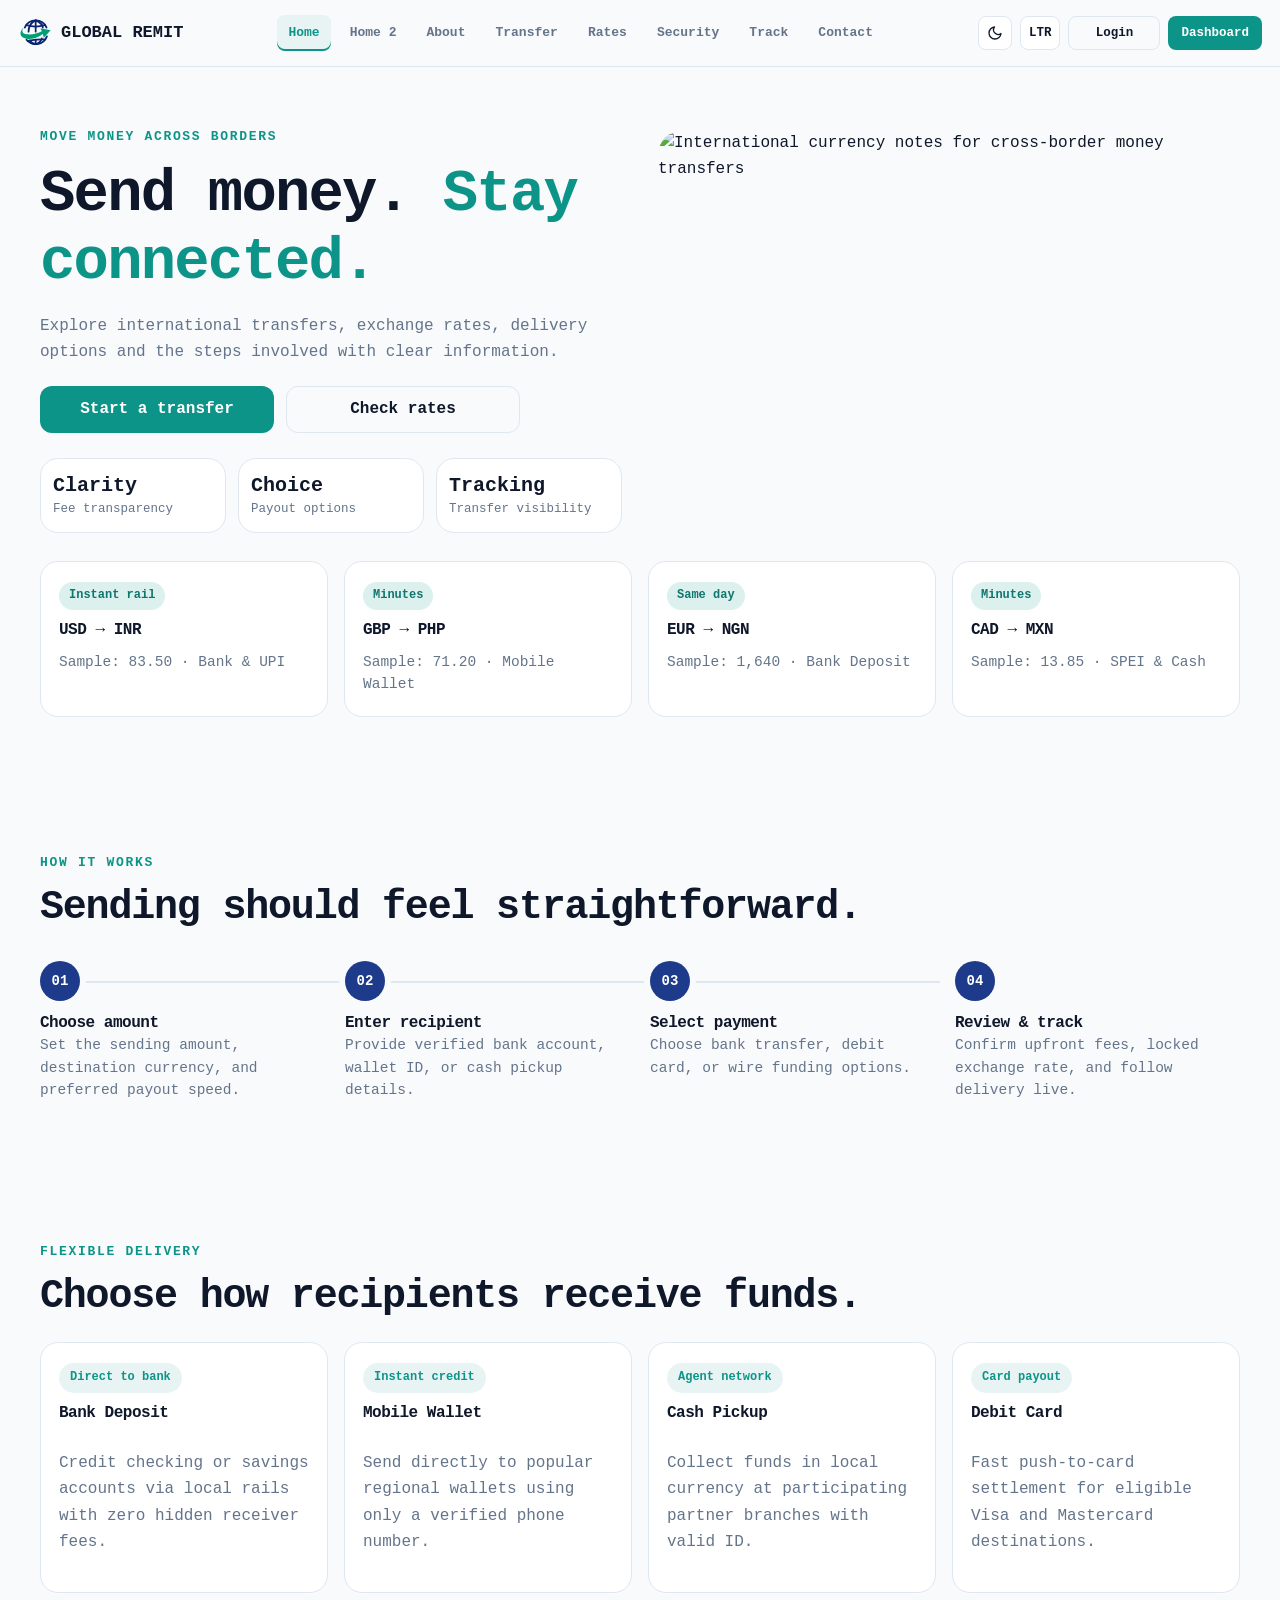
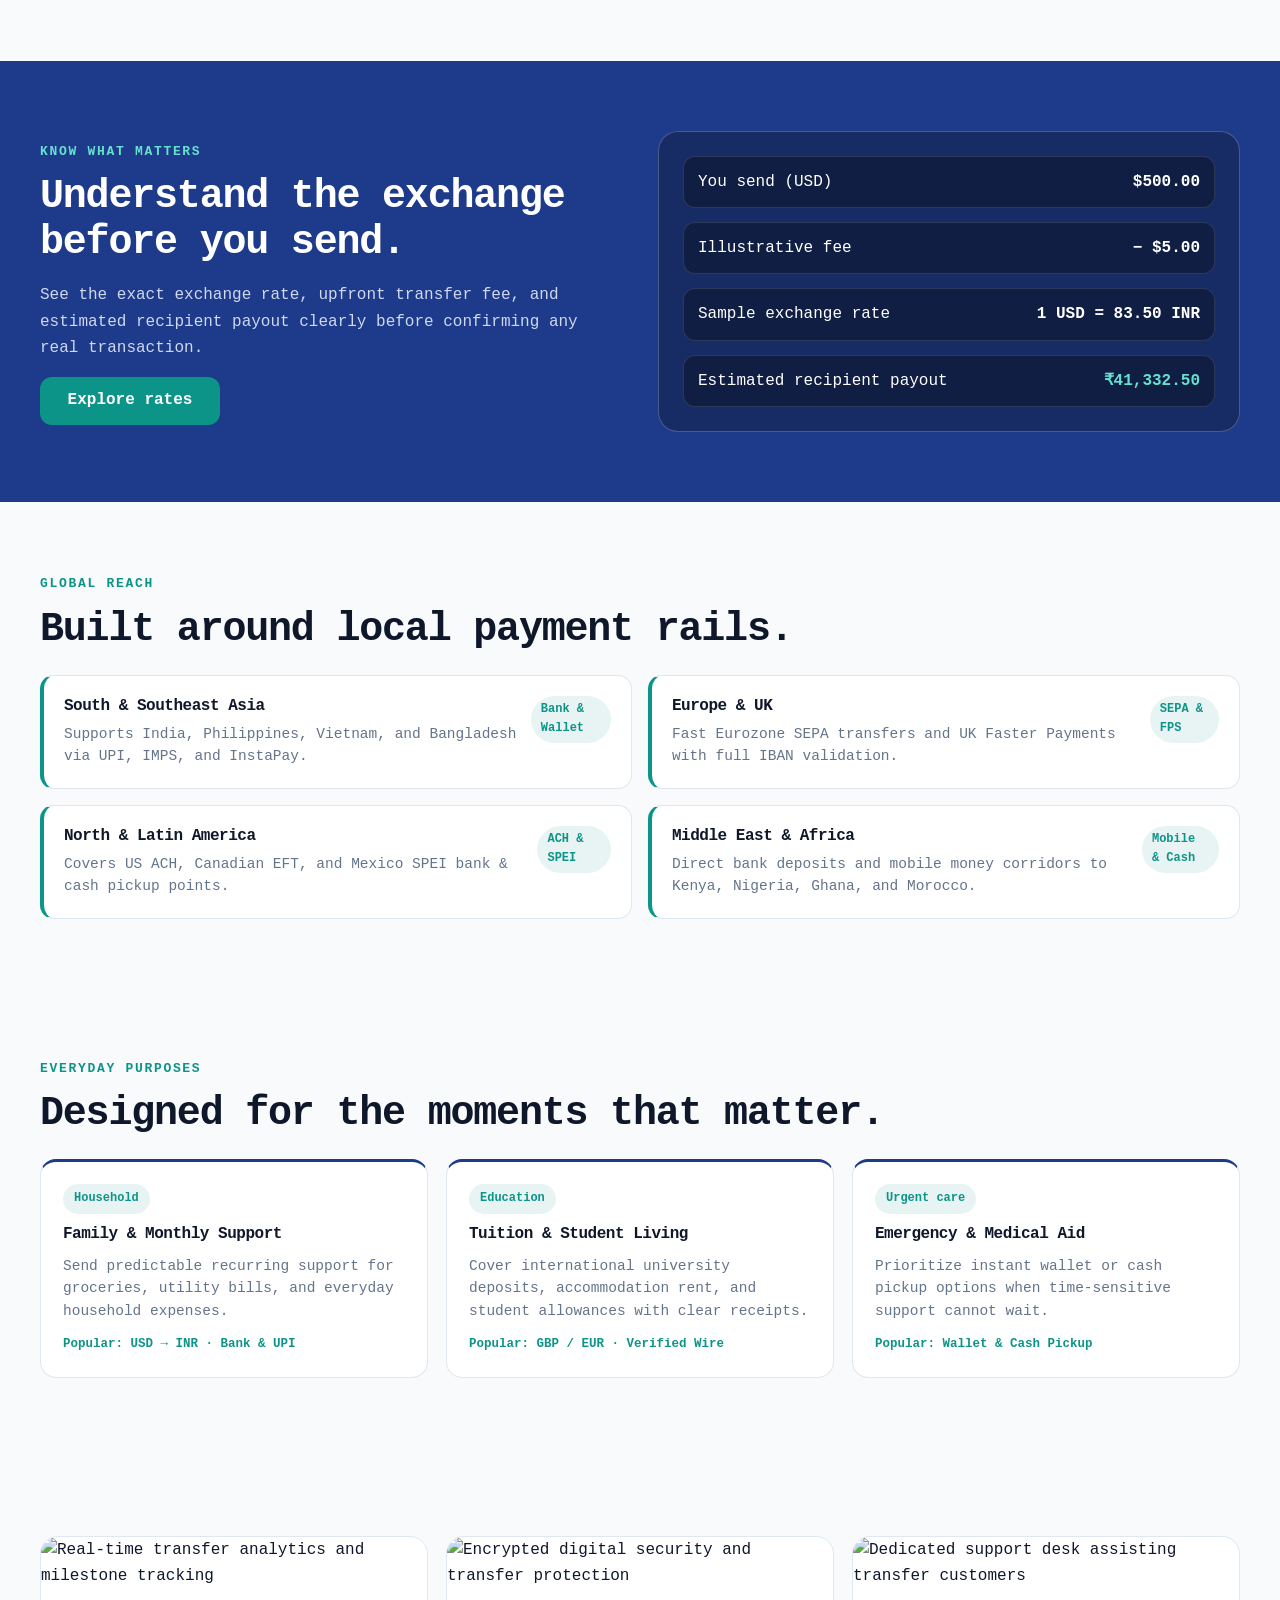
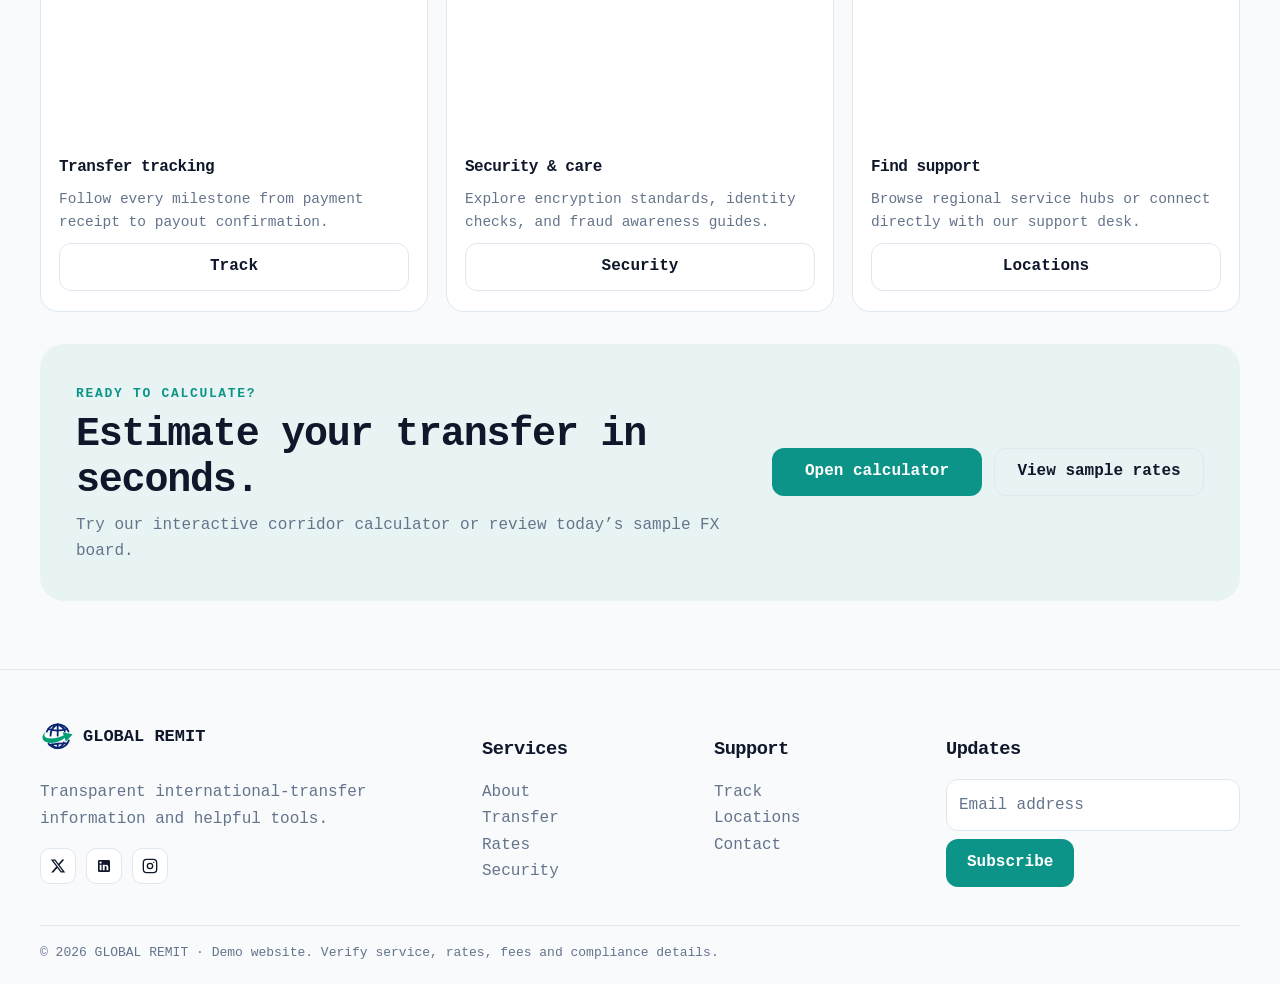
==== commit c4a752c5: "fixcommit" ====
--- a/index.html
+++ b/index.html
@@ -78,7 +78,7 @@
               </div>
             </div>
           </div>
-          <img src="https://images.unsplash.com/photo-1526304640581-d334cdbbf45e?auto=format&fit=crop&w=1200&q=85" alt="International money transfer preview">
+          <img src="https://images.unsplash.com/photo-1526304640581-d334cdbbf45e?auto=format&fit=crop&w=1200&q=85" alt="International currency notes for cross-border money transfers">
         </div>
         <div class="steps" style="margin-top:28px" aria-label="Popular transfer corridors">
           <div class="step">
@@ -266,9 +266,7 @@
       <div class="wrap">
         <div class="grid">
           <article class="card">
-            <div class="card-art" aria-hidden="true">
-              <svg viewBox="0 0 24 24" fill="none" stroke="currentColor" stroke-width="1.8" stroke-linecap="round" stroke-linejoin="round"><circle cx="12" cy="12" r="9"/><path d="M12 7v5l3 2"/><path d="M3 12h2M19 12h2"/></svg>
-            </div>
+            <img src="https://images.unsplash.com/photo-1551288049-bebda4e38f71?auto=format&fit=crop&w=900&q=80" alt="Real-time transfer analytics and milestone tracking">
             <div class="pad">
               <h3>Transfer tracking</h3>
               <p>Follow every milestone from payment receipt to payout confirmation.</p>
@@ -276,9 +274,7 @@
             </div>
           </article>
           <article class="card">
-            <div class="card-art" aria-hidden="true">
-              <svg viewBox="0 0 24 24" fill="none" stroke="currentColor" stroke-width="1.8" stroke-linecap="round" stroke-linejoin="round"><path d="M12 3l7 3v6c0 5-3.5 8-7 9-3.5-1-7-4-7-9V6l7-3z"/><path d="M9.5 12l2 2 3.5-3.5"/></svg>
-            </div>
+            <img src="https://images.unsplash.com/photo-1563986768609-322da13575f3?auto=format&fit=crop&w=900&q=80" alt="Encrypted digital security and transfer protection">
             <div class="pad">
               <h3>Security &amp; care</h3>
               <p>Explore encryption standards, identity checks, and fraud awareness guides.</p>
@@ -286,9 +282,7 @@
             </div>
           </article>
           <article class="card">
-            <div class="card-art" aria-hidden="true">
-              <svg viewBox="0 0 24 24" fill="none" stroke="currentColor" stroke-width="1.8" stroke-linecap="round" stroke-linejoin="round"><path d="M12 21s-6-5.3-6-10a6 6 0 1 1 12 0c0 4.7-6 10-6 10z"/><circle cx="12" cy="11" r="2.2"/></svg>
-            </div>
+            <img src="https://images.unsplash.com/photo-1516321318423-f06f85e504b3?auto=format&fit=crop&w=900&h=600&crop=faces,top&q=80" alt="Dedicated support desk assisting transfer customers">
             <div class="pad">
               <h3>Find support</h3>
               <p>Browse regional service hubs or connect directly with our support desk.</p>
@@ -316,6 +310,17 @@
       <div>
         <a class="brand" href="index.html"><svg class="brand-logo" viewBox="0 0 100 100" aria-hidden="true"><g class="logo-globe"><path d="M 20 34 A 35 35 0 0 1 84 34"/><path d="M 52 13 V 46"/><path d="M 52 13 C 35 21 31 34 31 46"/><path d="M 52 13 C 69 21 73 30 73 34"/><path d="M 25 27 Q 52 35 79 27"/><path d="M 25 70 A 35 35 0 0 0 85 60"/><path d="M 52 71 V 83"/><path d="M 35 72 C 38 78 44 82 52 83"/><path d="M 70 66 C 67 75 61 80 52 83"/><path d="M 28 73 Q 52 69 78 69"/></g><path class="logo-arrow" d="M 17 34 C 3 45 3 64 25 67 C 46 70 63 60 73 53 L 76 64 L 96 42 L 66 36 L 70 45 C 58 51 42 56 26 54 C 11 52 10 43 17 34 Z"/></svg>GLOBAL REMIT</a>
         <p>Transparent international-transfer information and helpful tools.</p>
+        <div class="foot-socials" role="group" aria-label="Global Remit social media">
+          <button class="foot-social-btn" type="button" data-social-link="X" aria-label="Follow Global Remit on X" title="Follow on X">
+            <svg viewBox="0 0 24 24" fill="currentColor" aria-hidden="true"><path d="M18.244 2.25h3.308l-7.227 8.26 8.502 11.24H16.17l-5.214-6.817L4.99 21.75H1.68l7.73-8.835L1.254 2.25H8.08l4.713 6.231zm-1.161 17.52h1.833L7.084 4.126H5.117z"/></svg>
+          </button>
+          <button class="foot-social-btn" type="button" data-social-link="LinkedIn" aria-label="Follow Global Remit on LinkedIn" title="Follow on LinkedIn">
+            <svg viewBox="0 0 24 24" fill="currentColor" aria-hidden="true"><path d="M19 3a2 2 0 0 1 2 2v14a2 2 0 0 1-2 2H5a2 2 0 0 1-2-2V5a2 2 0 0 1 2-2h14m-.5 15.5v-5.3a3.26 3.26 0 0 0-3.26-3.26c-.85 0-1.84.52-2.28 1.3v-1.11h-2.79v8.37h2.79v-4.93c0-.77.62-1.4 1.39-1.4a1.4 1.4 0 0 1 1.4 1.4v4.93h2.75M6.88 8.56a1.68 1.68 0 0 0 1.68-1.68c0-.93-.75-1.69-1.68-1.69a1.69 1.69 0 0 0-1.69 1.69c0 .93.76 1.68 1.69 1.68m1.39 9.94v-8.37H5.5v8.37h2.77z"/></svg>
+          </button>
+          <button class="foot-social-btn" type="button" data-social-link="Instagram" aria-label="Follow Global Remit on Instagram" title="Follow on Instagram">
+            <svg viewBox="0 0 24 24" fill="none" stroke="currentColor" stroke-width="2" stroke-linecap="round" stroke-linejoin="round" aria-hidden="true"><rect x="2" y="2" width="20" height="20" rx="5"/><circle cx="12" cy="12" r="4"/><circle cx="17.5" cy="6.5" r="1" fill="currentColor" stroke="none"/></svg>
+          </button>
+        </div>
       </div>
       <div>
         <h3>Services</h3>
@@ -345,6 +350,10 @@
     <div class="wrap copy">© 2026 GLOBAL REMIT · Demo website. Verify service, rates, fees and compliance details.</div>
   </footer>
 
+  <button class="back-to-top" type="button" data-back-to-top aria-label="Back to top" title="Back to top">
+    <svg viewBox="0 0 24 24" fill="none" stroke="currentColor" stroke-width="2.4" stroke-linecap="round" stroke-linejoin="round" aria-hidden="true"><path d="M18 15l-6-6-6 6"/></svg>
+  </button>
+
   <div class="toast" role="status" aria-live="polite"></div>
   <script src="script.js"></script>
 </body>
--- a/styles.css
+++ b/styles.css
@@ -57,7 +57,8 @@
 }
 
 h2 {
-  font-size: clamp(1.8rem, 4vw, 3rem);
+  font-size: clamp(1.75rem, 3.3vw, 2.5rem);
+  margin: 10px 0 14px;
 }
 
 p {
@@ -75,8 +76,8 @@
 }
 
 .wrap {
-  width: min(1220px, calc(100% - 36px));
-  margin: auto;
+  width: min(1200px, calc(100% - 38px));
+  margin-inline: auto;
 }
 
 .header > .wrap {
@@ -247,10 +248,6 @@
   color: var(--ink);
 }
 
-.mobile .mobile-tools .btn.alt:hover {
-  background: var(--soft);
-}
-
 .tools {
   display: flex;
   gap: 8px;
@@ -283,6 +280,23 @@
   display: inline-flex;
   align-items: center;
   justify-content: center;
+  transition: background-color .18s ease, border-color .18s ease, color .18s ease, transform .18s ease, box-shadow .18s ease;
+}
+
+.ctrl:hover {
+  border-color: var(--teal);
+  background: var(--soft);
+  color: var(--teal);
+  transform: translateY(-1px);
+  box-shadow: 0 4px 12px rgba(13, 148, 136, .16);
+}
+
+[data-theme=dark] .ctrl:hover {
+  color: #2DD4BF;
+}
+
+.ctrl:active {
+  transform: translateY(0);
 }
 
 .ctrl svg {
@@ -292,16 +306,42 @@
 }
 
 .btn {
-  display: inline-block;
+  display: inline-flex;
+  align-items: center;
+  justify-content: center;
+  text-align: center;
+  min-width: 180px;
+  min-height: 46px;
   background: var(--teal);
   color: white;
-  border: 0;
+  border: 1px solid transparent;
   border-radius: 12px;
-  padding: 12px 18px;
+  padding: 12px 20px;
   cursor: pointer;
   font: inherit;
   font-weight: 700;
-  line-height: 1.4;
+  line-height: 1.35;
+  box-sizing: border-box;
+  transition: background-color .18s ease, border-color .18s ease, color .18s ease, transform .18s ease, box-shadow .18s ease;
+}
+
+.btn:hover,
+.mobile .mobile-tools .btn:hover {
+  background: #0F766E;
+  color: #FFFFFF;
+  transform: translateY(-2px);
+  box-shadow: 0 8px 20px rgba(13, 148, 136, .32);
+}
+
+[data-theme=dark] .btn:hover,
+[data-theme=dark] .mobile .mobile-tools .btn:hover {
+  background: #14B8A6;
+}
+
+.btn:active,
+.mobile .mobile-tools .btn:active {
+  transform: translateY(0);
+  box-shadow: 0 3px 10px rgba(13, 148, 136, .22);
 }
 
 .btn.alt {
@@ -310,11 +350,77 @@
   color: var(--ink);
 }
 
+.btn.alt:hover,
+.mobile .mobile-tools .btn.alt:hover {
+  border-color: var(--teal) !important;
+  background: var(--teal);
+  color: #FFFFFF !important;
+  transform: translateY(-2px);
+  box-shadow: 0 8px 20px rgba(13, 148, 136, .26);
+}
+
+.btn.alt:active,
+.mobile .mobile-tools .btn.alt:active {
+  transform: translateY(0);
+  box-shadow: 0 3px 10px rgba(13, 148, 136, .18);
+}
+
+.tools .btn {
+  min-width: 92px;
+  min-height: 34px;
+}
+
+.mobile .mobile-tools .btn {
+  min-width: 0;
+  min-height: 38px;
+}
+
+.table .btn {
+  min-width: 96px;
+  min-height: 34px;
+}
+
+.footer form .btn {
+  min-width: 124px;
+}
+
+.card .btn {
+  width: 100%;
+  min-width: 0;
+}
+
 .actions {
-  display: flex;
+  display: grid;
+  grid-template-columns: repeat(2, minmax(0, 1fr));
   gap: 12px;
-  flex-wrap: wrap;
   margin-top: 20px;
+  width: 100%;
+  max-width: 480px;
+}
+
+.panel .actions {
+  max-width: 100%;
+}
+
+.actions[style*="column"],
+.dash-section .panel .actions {
+  grid-template-columns: 1fr;
+  max-width: 100%;
+}
+
+.cta .actions,
+.banner-dark .actions,
+.alert-bar .actions,
+.inline-note .actions {
+  width: auto;
+  max-width: none;
+  grid-template-columns: repeat(2, minmax(210px, 1fr));
+  flex-shrink: 0;
+}
+
+.actions > .btn {
+  width: 100%;
+  min-width: 0;
 }
 
 .mobile-toggle,
@@ -323,15 +429,22 @@
 }
 
 .hero {
-  min-height: calc(100vh - 63px);
-  min-height: calc(100svh - 63px);
-  padding: 40px 0;
-  display: flex;
-  align-items: center;
+  min-height: min(calc(100vh - 63px), 740px);
+  min-height: min(calc(100svh - 63px), 740px);
+  padding: 44px 0;
+  display: flex;
+  align-items: center;
+}
+
+@media (min-height: 900px), (max-width: 1160px) and (orientation: portrait) {
+  .hero {
+    min-height: auto;
+    padding: 56px 0 64px;
+  }
 }
 
 .hero > .wrap {
-  width: min(1160px, calc(100% - 38px));
+  width: min(1200px, calc(100% - 38px));
   margin-inline: auto;
 }
 
@@ -341,14 +454,14 @@
 }
 
 .section {
-  padding: 72px 0;
+  padding: 68px 0;
 }
 
 .split,
 .hero-grid {
   display: grid;
-  grid-template-columns: 1fr 1fr;
-  gap: 42px;
+  grid-template-columns: repeat(2, minmax(0, 1fr));
+  gap: 36px;
   align-items: center;
 }
 
@@ -356,6 +469,7 @@
   width: 100%;
   height: 430px;
   object-fit: cover;
+  object-position: center 22%;
   border-radius: 25px;
 }
 
@@ -363,10 +477,40 @@
   width: 100%;
   height: clamp(290px, 44vh, 420px);
   object-fit: cover;
+  object-position: center 22%;
   border-radius: 25px;
 }
 
+.media-thumb {
+  width: 100%;
+  height: 185px;
+  object-fit: cover;
+  object-position: center 22%;
+  border-radius: 14px;
+  display: block;
+}
+
+.media-banner {
+  width: 100%;
+  height: 250px;
+  object-fit: cover;
+  object-position: center 22%;
+  border-radius: 18px;
+  display: block;
+}
+
+.hero .media-thumb {
+  height: 175px;
+  border-radius: 14px;
+}
+
+.hero .media-banner {
+  height: clamp(230px, 30vh, 285px);
+  border-radius: 18px;
+}
+
 .eyebrow {
+  display: inline-block;
   color: var(--teal);
   font-size: 13px;
   font-weight: 800;
@@ -374,10 +518,32 @@
   text-transform: uppercase;
 }
 
+.section > .wrap > p,
+.band > .wrap > p {
+  margin: 0 0 22px;
+  max-width: 72ch;
+}
+
+.section > .wrap > .split,
+.section > .wrap > .steps,
+.section > .wrap > .grid,
+.section > .wrap > .grid-2,
+.section > .wrap > .rail-grid,
+.section > .wrap > .pipeline,
+.section > .wrap > .timeline,
+.section > .wrap > .compare-rows,
+.section > .wrap > .visit-bar,
+.section > .wrap > .check-list,
+.band > .wrap > .grid,
+.band > .wrap > .steps {
+  margin-top: 22px;
+}
+
 .grid {
   display: grid;
-  grid-template-columns: repeat(3, 1fr);
+  grid-template-columns: repeat(3, minmax(0, 1fr));
   gap: 18px;
+  align-items: stretch;
 }
 
 .card,
@@ -388,12 +554,19 @@
   background: var(--surface);
   border-radius: 18px;
   overflow: hidden;
+  min-width: 0;
+}
+
+.card {
+  display: flex;
+  flex-direction: column;
 }
 
 .card img {
   height: 200px;
   width: 100%;
   object-fit: cover;
+  object-position: center 22%;
 }
 
 .pad,
@@ -401,14 +574,94 @@
   padding: 22px;
 }
 
+.panel h2,
+.bento h2 {
+  font-size: clamp(1.3rem, 2.1vw, 1.6rem);
+  margin: 8px 0 10px;
+}
+
+.panel > h2:first-child,
+.bento > h2:first-child {
+  margin-top: 0;
+}
+
+form.panel > .btn[type="submit"],
+.bento > .btn {
+  width: 100%;
+  min-width: 0;
+}
+
+.card > .pad {
+  flex: 1;
+  display: flex;
+  flex-direction: column;
+  align-items: flex-start;
+  gap: 10px;
+  padding: 20px 18px;
+}
+
+.card > .pad > .btn {
+  margin-top: auto;
+}
+
 .steps {
   display: grid;
-  grid-template-columns: repeat(4, 1fr);
-  gap: 14px;
-}
-
-.step {
-  padding: 20px;
+  grid-template-columns: repeat(4, minmax(0, 1fr));
+  gap: 16px;
+  align-items: stretch;
+}
+
+.step,
+.steps > .panel,
+.grid > .panel,
+.grid > .bento,
+.grid-2 > .panel,
+.grid-2 > .bento {
+  display: flex;
+  flex-direction: column;
+  align-items: flex-start;
+  gap: 10px;
+  padding: 20px 18px;
+  min-width: 0;
+}
+
+.story > div:first-child {
+  display: flex;
+  flex-direction: column;
+  align-items: flex-start;
+  gap: 10px;
+  width: 100%;
+}
+
+.step h3,
+.panel h3,
+.bento h3,
+.card h3,
+.story h3,
+.pipeline-step h3,
+.timeline-item h3,
+.visit-item h3,
+.rail-card h3,
+.compare-row h3 {
+  font-size: 1rem;
+  line-height: 1.32;
+  margin: 0 !important;
+}
+
+.step p,
+.grid > .panel p,
+.grid > .bento p,
+.grid-2 > .panel p,
+.card p,
+.story p,
+.pipeline-step p,
+.timeline-item p,
+.visit-item p,
+.rail-card p,
+.compare-row p {
+  margin: 0;
+  font-size: 14.5px;
+  line-height: 1.55;
 }
 
 .tag {
@@ -418,22 +671,42 @@
   border-radius: 999px;
   padding: 5px 11px;
   font-size: 12px;
+  font-weight: 700;
+}
+
+[data-theme=dark] .tag,
+.band .tag,
+.hero[style*="#0C1931"] .tag,
+.banner-dark .tag {
+  background: rgba(45, 212, 191, .2);
+  color: #5EEAD4;
+  border: 1px solid rgba(94, 234, 212, .38);
 }
 
 .stats {
   display: grid;
-  grid-template-columns: repeat(3, 1fr);
+  grid-template-columns: repeat(3, minmax(0, 1fr));
   gap: 12px;
   margin-top: 25px;
 }
 
 .stat {
-  padding: 16px;
+  padding: 14px 12px;
+  min-width: 0;
 }
 
 .stat b {
   display: block;
-  font-size: 22px;
+  font-size: clamp(16px, 1.6vw, 20px);
+  line-height: 1.25;
+  margin-bottom: 3px;
+}
+
+.stat span {
+  display: block;
+  font-size: 12.5px;
+  line-height: 1.35;
+  color: var(--muted);
 }
 
 .band {
@@ -489,8 +762,9 @@
 
 .grid-2 {
   display: grid;
-  grid-template-columns: repeat(2, 1fr);
+  grid-template-columns: repeat(2, minmax(0, 1fr));
   gap: 18px;
+  align-items: stretch;
 }
 
 .chips {
@@ -510,17 +784,31 @@
   font: inherit;
   font-size: 13px;
   font-weight: 600;
-  transition: background-color .15s, border-color .15s, color .15s;
+  transition: background-color .18s ease, border-color .18s ease, color .18s ease, transform .18s ease, box-shadow .18s ease;
 }
 
 .chip:hover {
   border-color: var(--teal);
+  background: var(--soft);
+  color: var(--teal);
+  transform: translateY(-1px);
+  box-shadow: 0 4px 12px rgba(13, 148, 136, .14);
+}
+
+[data-theme=dark] .chip:hover {
+  color: #2DD4BF;
 }
 
 .chip.active {
   background: var(--teal);
   border-color: var(--teal);
   color: white;
+}
+
+.chip.active:hover {
+  background: #0F766E;
+  border-color: #0F766E;
+  color: #FFFFFF;
 }
 
 .badge {
@@ -543,12 +831,31 @@
   color: #B45309;
 }
 
-[data-theme=dark] .badge.up {
+[data-theme=dark] .badge,
+.band .badge,
+.hero[style*="#0C1931"] .badge,
+.banner-dark .badge {
+  background: rgba(45, 212, 191, .2);
   color: #5EEAD4;
-}
-
-[data-theme=dark] .badge.down {
-  color: #FBBF24;
+  border: 1px solid rgba(94, 234, 212, .38);
+}
+
+[data-theme=dark] .badge.up,
+.band .badge.up,
+.hero[style*="#0C1931"] .badge.up,
+.banner-dark .badge.up {
+  background: rgba(16, 185, 129, .22);
+  color: #6EE7B7;
+  border: 1px solid rgba(110, 231, 183, .42);
+}
+
+[data-theme=dark] .badge.down,
+.band .badge.down,
+.hero[style*="#0C1931"] .badge.down,
+.banner-dark .badge.down {
+  background: rgba(245, 158, 11, .24);
+  color: #FDE68A;
+  border: 1px solid rgba(253, 230, 138, .45);
 }
 
 .bento {
@@ -558,30 +865,56 @@
   border-radius: 20px;
   padding: 24px;
   display: grid;
+  grid-template-columns: minmax(0, 1fr);
   gap: 14px;
+  min-width: 0;
 }
 
 .band .bento,
 .hero[style*="#0C1931"] .bento {
-  background: rgba(255, 255, 255, .06);
-  border-color: rgba(255, 255, 255, .16);
-  color: white;
+  background: rgba(15, 23, 42, .38);
+  border-color: rgba(255, 255, 255, .22);
+  color: #FFFFFF;
+}
+
+.band .bento h3,
+.hero[style*="#0C1931"] .bento h3 {
+  color: #FFFFFF;
 }
 
 .band .bento p,
-.hero[style*="#0C1931"] .bento p {
-  color: #CFD9F0;
+.hero[style*="#0C1931"] .bento p,
+.band .list {
+  color: #E2E8F0;
+}
+
+.bento-list {
+  display: grid;
+  grid-template-columns: minmax(0, 1fr);
+  gap: 10px;
+  margin-top: 14px;
+  min-width: 0;
 }
 
 .bento-row {
   display: flex;
   justify-content: space-between;
   align-items: center;
-  gap: 12px;
+  flex-wrap: wrap;
+  gap: 6px 12px;
   padding: 12px 14px;
   border-radius: 12px;
   background: var(--bg);
   border: 1px solid var(--line);
+  min-width: 0;
+  max-width: 100%;
+}
+
+.bento-row span,
+.bento-row strong {
+  min-width: 0;
+  overflow-wrap: anywhere;
+  word-break: break-word;
 }
 
 .band .bento-row,
@@ -656,14 +989,11 @@
   color: var(--muted);
 }
 
-.band .list {
-  color: #CFD9F0;
-}
-
 .timeline {
   display: grid;
-  grid-template-columns: repeat(4, 1fr);
+  grid-template-columns: repeat(4, minmax(0, 1fr));
   gap: 20px;
+  align-items: stretch;
   position: relative;
   margin-top: 22px;
 }
@@ -700,8 +1030,9 @@
 
 .rail-grid {
   display: grid;
-  grid-template-columns: repeat(2, 1fr);
+  grid-template-columns: repeat(2, minmax(0, 1fr));
   gap: 16px;
+  align-items: stretch;
 }
 
 .rail-card {
@@ -787,15 +1118,21 @@
 
 .pipeline {
   display: grid;
-  grid-template-columns: repeat(4, 1fr);
-  gap: 14px;
+  grid-template-columns: repeat(4, minmax(0, 1fr));
+  gap: 16px;
+  align-items: stretch;
 }
 
 .pipeline-step {
   background: var(--surface);
   border: 1px solid var(--line);
   border-radius: 16px;
-  padding: 20px;
+  padding: 20px 18px;
+  display: flex;
+  flex-direction: column;
+  align-items: flex-start;
+  gap: 10px;
+  min-width: 0;
   position: relative;
 }
 
@@ -874,10 +1211,16 @@
   color: var(--ink);
   cursor: pointer;
   font: inherit;
-  transition: border-color .15s, background-color .15s;
-}
-
-.hub-card:hover,
+  transition: border-color .18s ease, background-color .18s ease, transform .18s ease, box-shadow .18s ease;
+}
+
+.hub-card:hover {
+  border-color: var(--teal);
+  background: var(--soft);
+  transform: translateY(-2px);
+  box-shadow: 0 8px 20px rgba(13, 148, 136, .14);
+}
+
 .hub-card.active {
   border-color: var(--teal);
   background: var(--soft);
@@ -893,8 +1236,13 @@
 }
 
 .visit-item {
-  padding: 22px;
+  padding: 20px 18px;
   border-inline-end: 1px solid var(--line);
+  display: flex;
+  flex-direction: column;
+  align-items: flex-start;
+  gap: 10px;
+  min-width: 0;
 }
 
 .visit-item:last-child {
@@ -967,6 +1315,46 @@
 
 .footer input::placeholder {
   color: var(--muted);
+}
+
+.foot-socials {
+  display: flex;
+  align-items: center;
+  gap: 10px;
+  margin-top: 14px;
+}
+
+.foot-social-btn {
+  width: 36px;
+  height: 36px;
+  border: 1px solid var(--line);
+  border-radius: 10px;
+  background: var(--surface);
+  color: var(--ink);
+  display: inline-flex;
+  align-items: center;
+  justify-content: center;
+  cursor: pointer;
+  padding: 0;
+  transition: border-color .18s ease, background-color .18s ease, color .18s ease, transform .18s ease, box-shadow .18s ease;
+}
+
+.foot-social-btn:hover {
+  border-color: var(--teal);
+  background: var(--soft);
+  color: var(--teal);
+  transform: translateY(-2px);
+  box-shadow: 0 6px 16px rgba(13, 148, 136, .22);
+}
+
+[data-theme=dark] .foot-social-btn:hover {
+  color: #2DD4BF;
+}
+
+.foot-social-btn svg {
+  width: 16px;
+  height: 16px;
+  display: block;
 }
 
 .copy {
@@ -977,6 +1365,51 @@
   font-size: 13px;
 }
 
+.back-to-top {
+  position: fixed;
+  bottom: 22px;
+  inset-inline-end: 22px;
+  width: 44px;
+  height: 44px;
+  border-radius: 999px;
+  border: 1px solid var(--line);
+  background: var(--teal);
+  color: #FFFFFF;
+  box-shadow: 0 10px 24px rgba(13, 148, 136, .28);
+  display: inline-flex;
+  align-items: center;
+  justify-content: center;
+  cursor: pointer;
+  padding: 0;
+  z-index: 19;
+  opacity: 0;
+  visibility: hidden;
+  transform: translateY(10px);
+  transition: opacity .2s, transform .2s, visibility .2s, background-color .18s ease, box-shadow .18s ease;
+}
+
+.back-to-top.show {
+  opacity: 1;
+  visibility: visible;
+  transform: translateY(0);
+}
+
+.back-to-top:hover {
+  background: #0F766E;
+  transform: translateY(-2px);
+  box-shadow: 0 14px 28px rgba(13, 148, 136, .38);
+}
+
+.back-to-top:active {
+  transform: translateY(0);
+}
+
+.back-to-top svg {
+  width: 20px;
+  height: 20px;
+  display: block;
+}
+
 .map iframe {
   width: 100%;
   height: 340px;
@@ -986,8 +1419,10 @@
 
 .dashboard {
   display: grid;
-  grid-template-columns: 260px 1fr;
+  grid-template-columns: 250px minmax(0, 1fr);
   min-height: 100vh;
+  max-width: 100%;
+  overflow-x: clip;
 }
 
 .side {
@@ -998,10 +1433,22 @@
   top: 0;
   height: 100vh;
   height: 100svh;
-  overflow: hidden;
+  overflow-y: auto;
+  overflow-x: hidden;
+  min-width: 0;
   display: flex;
   flex-direction: column;
   border-inline-end: 1px solid #1E2E4A;
+}
+
+.side-top {
+  display: flex;
+  align-items: center;
+  justify-content: space-between;
+  gap: 12px;
+  padding: 4px 4px 20px;
+  border-bottom: 1px solid rgba(255, 255, 255, .1);
+  margin-bottom: 16px;
 }
 
 .side .brand {
@@ -1010,9 +1457,19 @@
   gap: 9px;
   color: #FFFFFF;
   white-space: nowrap;
-  padding: 4px 4px 20px;
-  border-bottom: 1px solid rgba(255, 255, 255, .1);
-  margin-bottom: 16px;
+}
+
+.side .ctrl.side-toggle {
+  display: none;
+  width: 38px;
+  min-width: 38px;
+  height: 38px;
+  padding: 0;
+}
+
+.side-drawer {
+  display: flex;
+  flex-direction: column;
 }
 
 .side-nav {
@@ -1052,7 +1509,7 @@
 }
 
 .side-foot {
-  margin-top: auto;
+  margin-top: 18px;
   padding-top: 16px;
   border-top: 1px solid rgba(255, 255, 255, .1);
   display: grid;
@@ -1061,7 +1518,7 @@
 
 .side-controls {
   display: grid;
-  grid-template-columns: 1fr 1fr;
+  grid-template-columns: repeat(2, minmax(0, 1fr));
   gap: 8px;
 }
 
@@ -1097,6 +1554,8 @@
 
 .main {
   padding: 28px;
+  min-width: 0;
+  max-width: 100%;
 }
 
 .main .split {
@@ -1106,8 +1565,15 @@
 
 .dash-stack {
   display: grid;
+  grid-template-columns: minmax(0, 1fr);
   gap: 18px;
   align-content: stretch;
+  min-width: 0;
+}
+
+.dash-panel {
+  min-width: 0;
+  max-width: 100%;
 }
 
 .dash-panel[hidden] {
@@ -1125,17 +1591,49 @@
 
 .dash-section {
   margin-top: 24px;
+  min-width: 0;
+  max-width: 100%;
 }
 
 .metric {
-  padding: 20px;
+  display: flex;
+  flex-direction: column;
+  align-items: flex-start;
+  gap: 6px;
+  min-width: 0;
+  padding: 20px 18px;
   border: 1px solid var(--line);
   border-radius: 15px;
   background: var(--surface);
 }
 
+.metric > span {
+  font-size: 13px;
+  font-weight: 700;
+  color: var(--muted);
+}
+
 .metric strong {
+  display: block;
   font-size: 28px;
+  line-height: 1.15;
+  color: var(--ink);
+}
+
+.metric p {
+  margin: 0 !important;
+  font-size: 13.5px;
+  line-height: 1.45;
+}
+
+.dash-section .grid-2 > .panel > .btn {
+  width: 100%;
+  margin-top: auto;
+}
+
+.panel.table-wrap {
+  overflow-x: auto;
+  max-width: 100%;
 }
 
 .table {
@@ -1146,7 +1644,8 @@
 .table th,
 .table td {
   text-align: start;
-  padding: 12px;
+  padding: 11px 10px;
+  font-size: 14px;
   border-bottom: 1px solid var(--line);
 }
 
@@ -1217,13 +1716,15 @@
   font-size: 13px;
   font-weight: 700;
   cursor: pointer;
-  transition: border-color .15s, background-color .15s, color .15s;
+  transition: border-color .18s ease, background-color .18s ease, color .18s ease, transform .18s ease, box-shadow .18s ease;
 }
 
 .social-icon-btn:hover {
   border-color: var(--teal);
   background: var(--soft);
   color: var(--teal);
+  transform: translateY(-2px);
+  box-shadow: 0 6px 16px rgba(13, 148, 136, .22);
 }
 
 [data-theme=dark] .social-icon-btn:hover {
@@ -1238,7 +1739,7 @@
 }
 
 .auth {
-  min-height: calc(100svh - 62px);
+  min-height: min(calc(100svh - 62px), 760px);
   display: grid;
   place-items: center;
   padding: 18px 18px 40px;
@@ -1301,6 +1802,14 @@
   accent-color: var(--teal);
   margin-top: 2px;
   flex-shrink: 0;
+}
+
+.auth-row .auth-check {
+  align-items: center;
+}
+
+.auth-row .auth-check input[type="checkbox"] {
+  margin-top: 0;
 }
 
 .auth-link {
@@ -1354,12 +1863,19 @@
   align-items: center;
   justify-content: center;
   gap: 8px;
-  transition: border-color .15s, background-color .15s;
+  transition: border-color .18s ease, background-color .18s ease, color .18s ease, transform .18s ease, box-shadow .18s ease;
 }
 
 .social-btn:hover {
   border-color: var(--teal);
   background: var(--soft);
+  color: var(--teal);
+  transform: translateY(-2px);
+  box-shadow: 0 6px 16px rgba(13, 148, 136, .22);
+}
+
+[data-theme=dark] .social-btn:hover {
+  color: #2DD4BF;
 }
 
 .social-btn svg {
@@ -1374,7 +1890,20 @@
   font-size: 13.5px;
 }
 
-@media (max-width: 420px) {
+@media (max-width: 480px) {
+  .auth-row {
+    flex-direction: column;
+    align-items: center;
+    justify-content: center;
+    text-align: center;
+    gap: 10px;
+  }
+
+  .auth-row .auth-check {
+    justify-content: center;
+    text-align: center;
+  }
+
   .social-grid {
     grid-template-columns: 1fr;
   }
@@ -1387,7 +1916,7 @@
 .toast {
   display: none;
   position: fixed;
-  bottom: 20px;
+  bottom: 76px;
   inset-inline-end: 20px;
   background: #0C1931;
   color: white;
@@ -1415,8 +1944,12 @@
     margin-inline-start: auto;
   }
 
-  .tools > :not(.mobile-toggle) {
+  .header .tools > :not(.mobile-toggle) {
     display: none;
+  }
+
+  .auth-topbar .tools > .ctrl {
+    display: inline-flex;
   }
 
   .mobile-toggle {
@@ -1439,12 +1972,71 @@
   .pipeline-step::after {
     display: none;
   }
-}
-
-@media (max-width: 760px) {
+
+  .main {
+    padding: 22px 20px;
+  }
+
+  .main .split {
+    grid-template-columns: minmax(0, 1fr);
+  }
+
+  .main .steps {
+    grid-template-columns: repeat(2, minmax(0, 1fr));
+  }
+}
+
+@media (max-width: 1100px) {
+  .dashboard {
+    grid-template-columns: minmax(0, 1fr);
+  }
+
+  .side {
+    position: sticky;
+    top: 0;
+    z-index: 15;
+    height: auto;
+    overflow: visible;
+    padding: 12px 18px;
+    border-inline-end: 0;
+    border-bottom: 1px solid #1E2E4A;
+  }
+
+  .side-top {
+    padding: 0;
+    margin-bottom: 0;
+    border-bottom: 0;
+  }
+
+  .side .ctrl.side-toggle {
+    display: inline-flex;
+  }
+
+  .side-drawer {
+    display: none;
+  }
+
+  .side-drawer.open {
+    display: flex;
+    flex-direction: column;
+    margin-top: 12px;
+    padding-top: 12px;
+    border-top: 1px solid rgba(255, 255, 255, .12);
+  }
+
+  .side-nav {
+    grid-template-columns: 1fr;
+  }
+
+  .side-foot {
+    margin-top: 14px;
+  }
+}
+
+@media (max-width: 960px) {
   .hero {
-    min-height: calc(100svh - 63px);
-    padding: 32px 0 44px;
+    min-height: auto;
+    padding: 36px 0 48px;
   }
 
   .section {
@@ -1453,11 +2045,20 @@
 
   .split,
   .hero-grid {
-    grid-template-columns: 1fr;
+    grid-template-columns: minmax(0, 1fr);
   }
 
   .hero img {
     height: clamp(220px, 34vh, 300px);
+  }
+
+  .hero .media-thumb {
+    height: clamp(180px, 28vw, 230px);
+  }
+
+  .hero .media-banner,
+  .media-banner {
+    height: clamp(230px, 35vw, 310px);
   }
 
   .visual {
@@ -1467,7 +2068,6 @@
   .grid,
   .grid-2,
   .rail-grid,
-  .steps,
   .timeline,
   .pipeline,
   .compare-row,
@@ -1476,6 +2076,10 @@
     grid-template-columns: 1fr;
   }
 
+  .steps {
+    grid-template-columns: repeat(2, minmax(0, 1fr));
+  }
+
   .visit-item {
     border-inline-end: 0;
     border-bottom: 1px solid var(--line);
@@ -1486,38 +2090,97 @@
   }
 
   .stats {
-    grid-template-columns: 1fr 1fr;
-  }
-
-  .cta {
-    display: block;
+    grid-template-columns: repeat(3, minmax(0, 1fr));
+  }
+
+  .cta,
+  .banner-dark,
+  .alert-bar,
+  .inline-note {
+    flex-direction: column;
+    align-items: stretch;
+  }
+
+  .actions,
+  .cta .actions,
+  .banner-dark .actions,
+  .alert-bar .actions,
+  .inline-note .actions {
+    width: 100%;
+    max-width: 100%;
+    grid-template-columns: repeat(2, minmax(0, 1fr));
+  }
+
+  .actions[style*="column"],
+  .dash-section .panel .actions {
+    grid-template-columns: 1fr;
   }
 
   .footgrid {
     grid-template-columns: 1fr 1fr;
   }
 
-  .dashboard {
-    grid-template-columns: 1fr;
-  }
-
-  .side {
-    position: static;
-    height: auto;
-    overflow: visible;
-    border-inline-end: 0;
-    border-bottom: 1px solid #1E2E4A;
-  }
-
-  .side-nav {
-    grid-template-columns: 1fr 1fr;
-  }
-
-  .side-foot {
-    margin-top: 14px;
-  }
-
   .main {
     padding: 18px;
   }
 }
+
+@media (max-width: 540px) {
+  .stats,
+  .steps,
+  .main .steps {
+    grid-template-columns: 1fr;
+  }
+
+  .side {
+    padding: 16px 14px;
+  }
+
+  .side-nav {
+    grid-template-columns: 1fr;
+  }
+
+  .main {
+    padding: 16px 14px;
+  }
+
+  .table th,
+  .table td {
+    padding: 9px 8px;
+    font-size: 12.5px;
+  }
+
+  .panel,
+  .bento {
+    padding: 18px 16px;
+  }
+
+  .bento-row {
+    flex-direction: column;
+    align-items: flex-start;
+    gap: 4px;
+  }
+
+  .inline-note .social-links {
+    display: grid;
+    grid-template-columns: repeat(2, minmax(0, 1fr));
+    width: 100%;
+  }
+
+  .inline-note .social-icon-btn {
+    justify-content: center;
+    width: 100%;
+  }
+
+  .actions,
+  .cta .actions,
+  .banner-dark .actions,
+  .alert-bar .actions,
+  .inline-note .actions {
+    grid-template-columns: 1fr;
+  }
+
+  .footgrid {
+    grid-template-columns: 1fr;
+  }
+}
